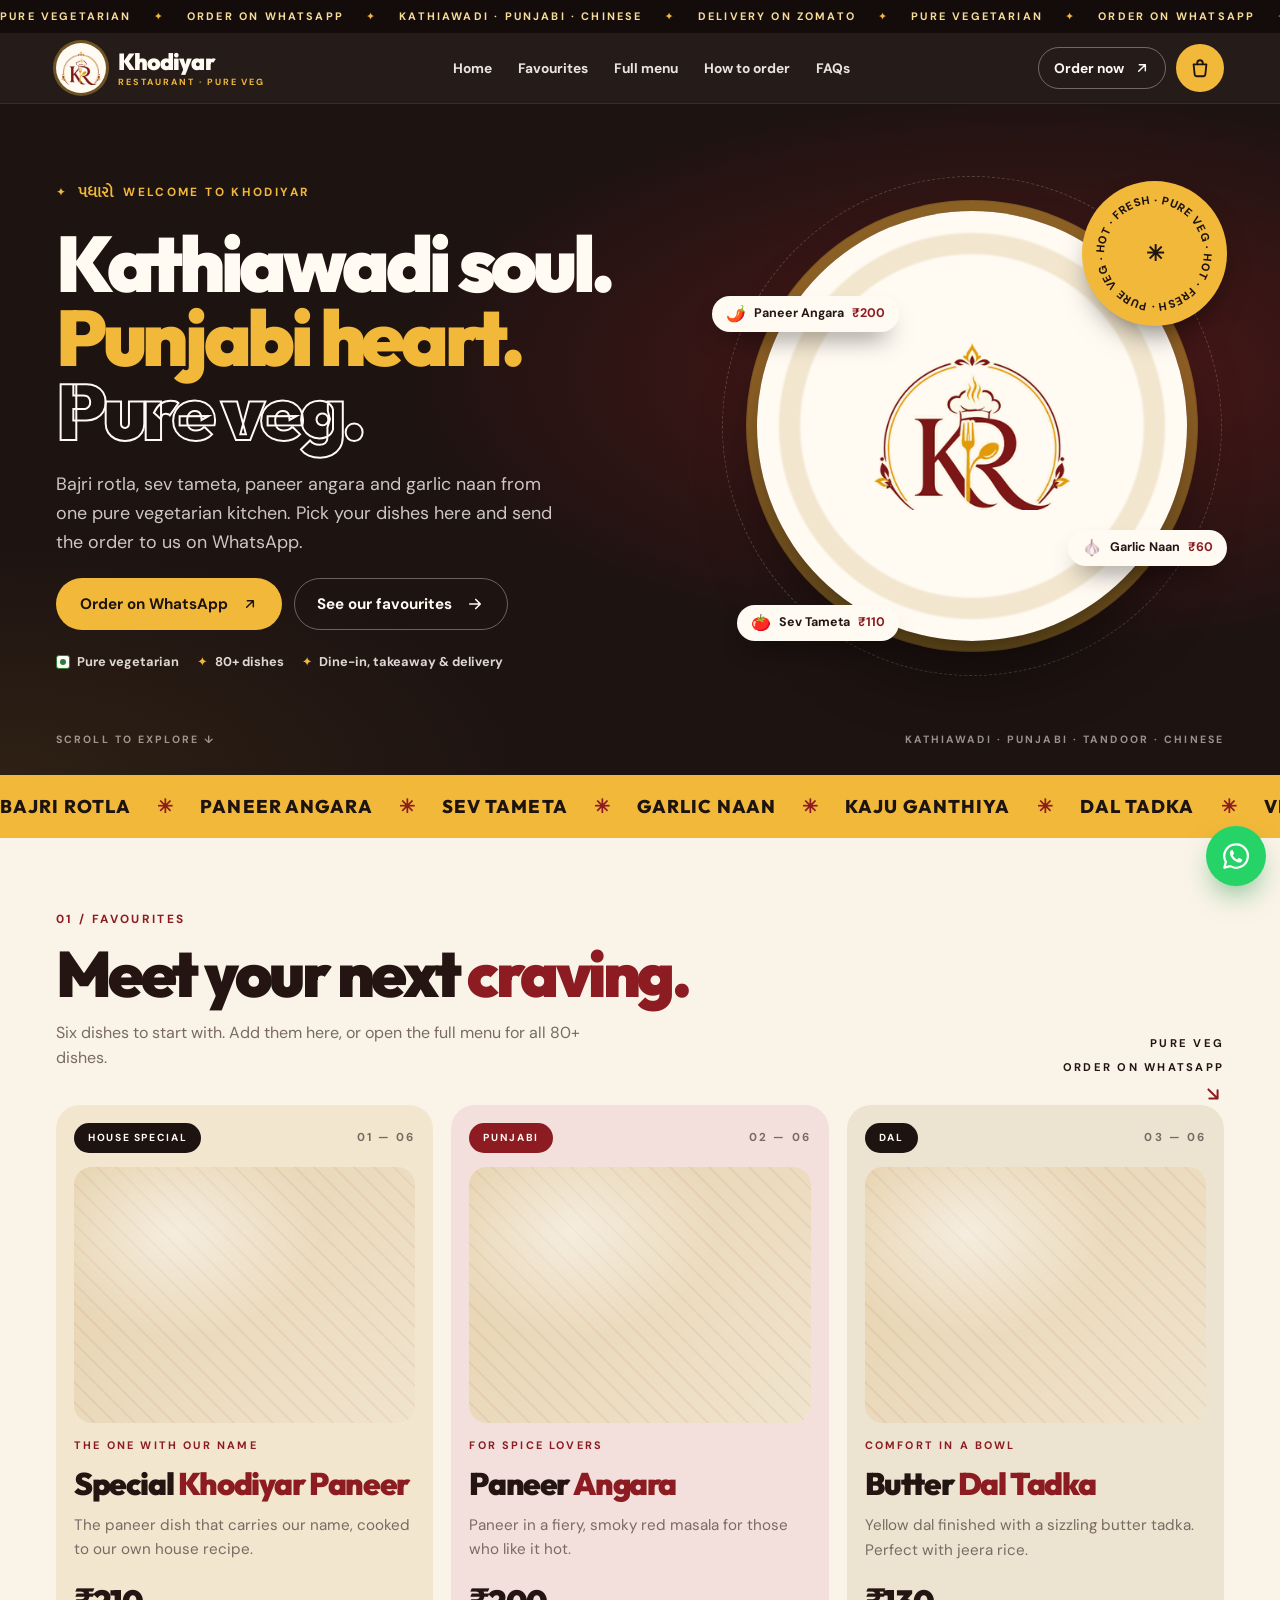
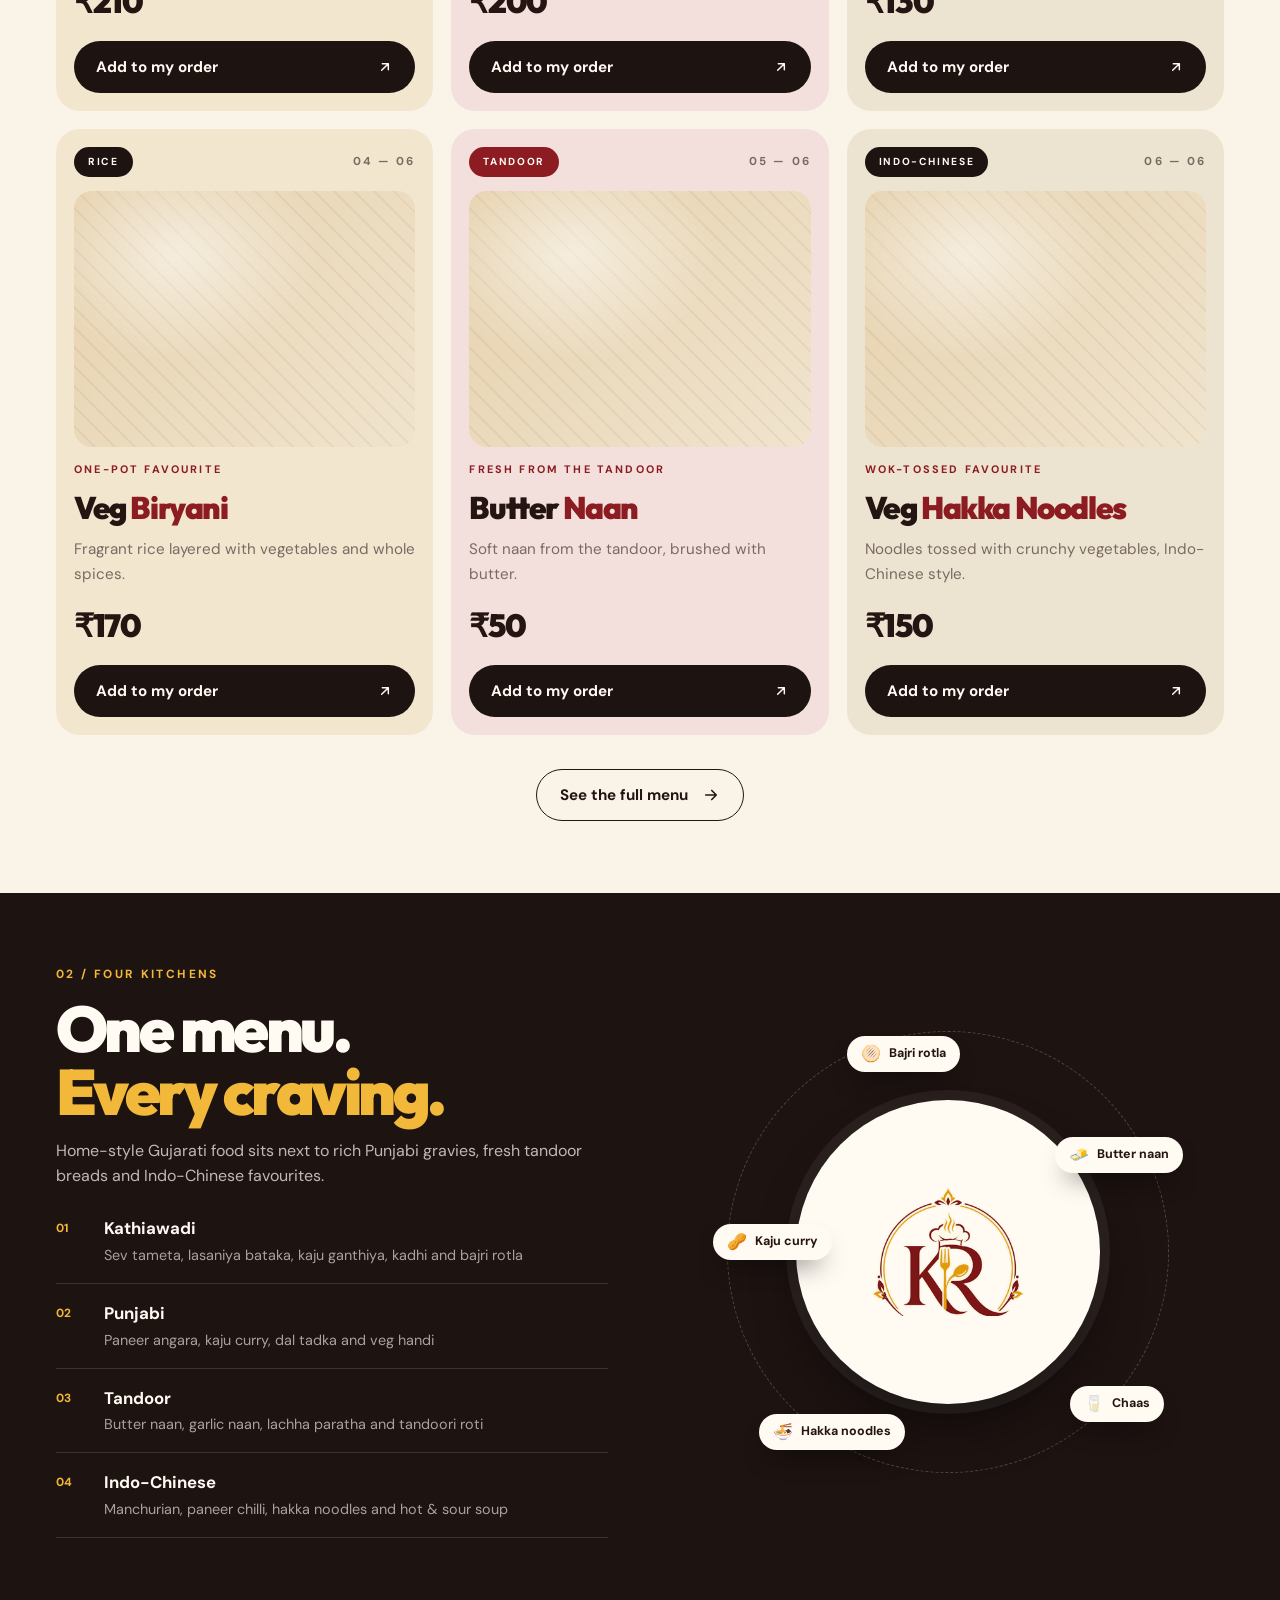
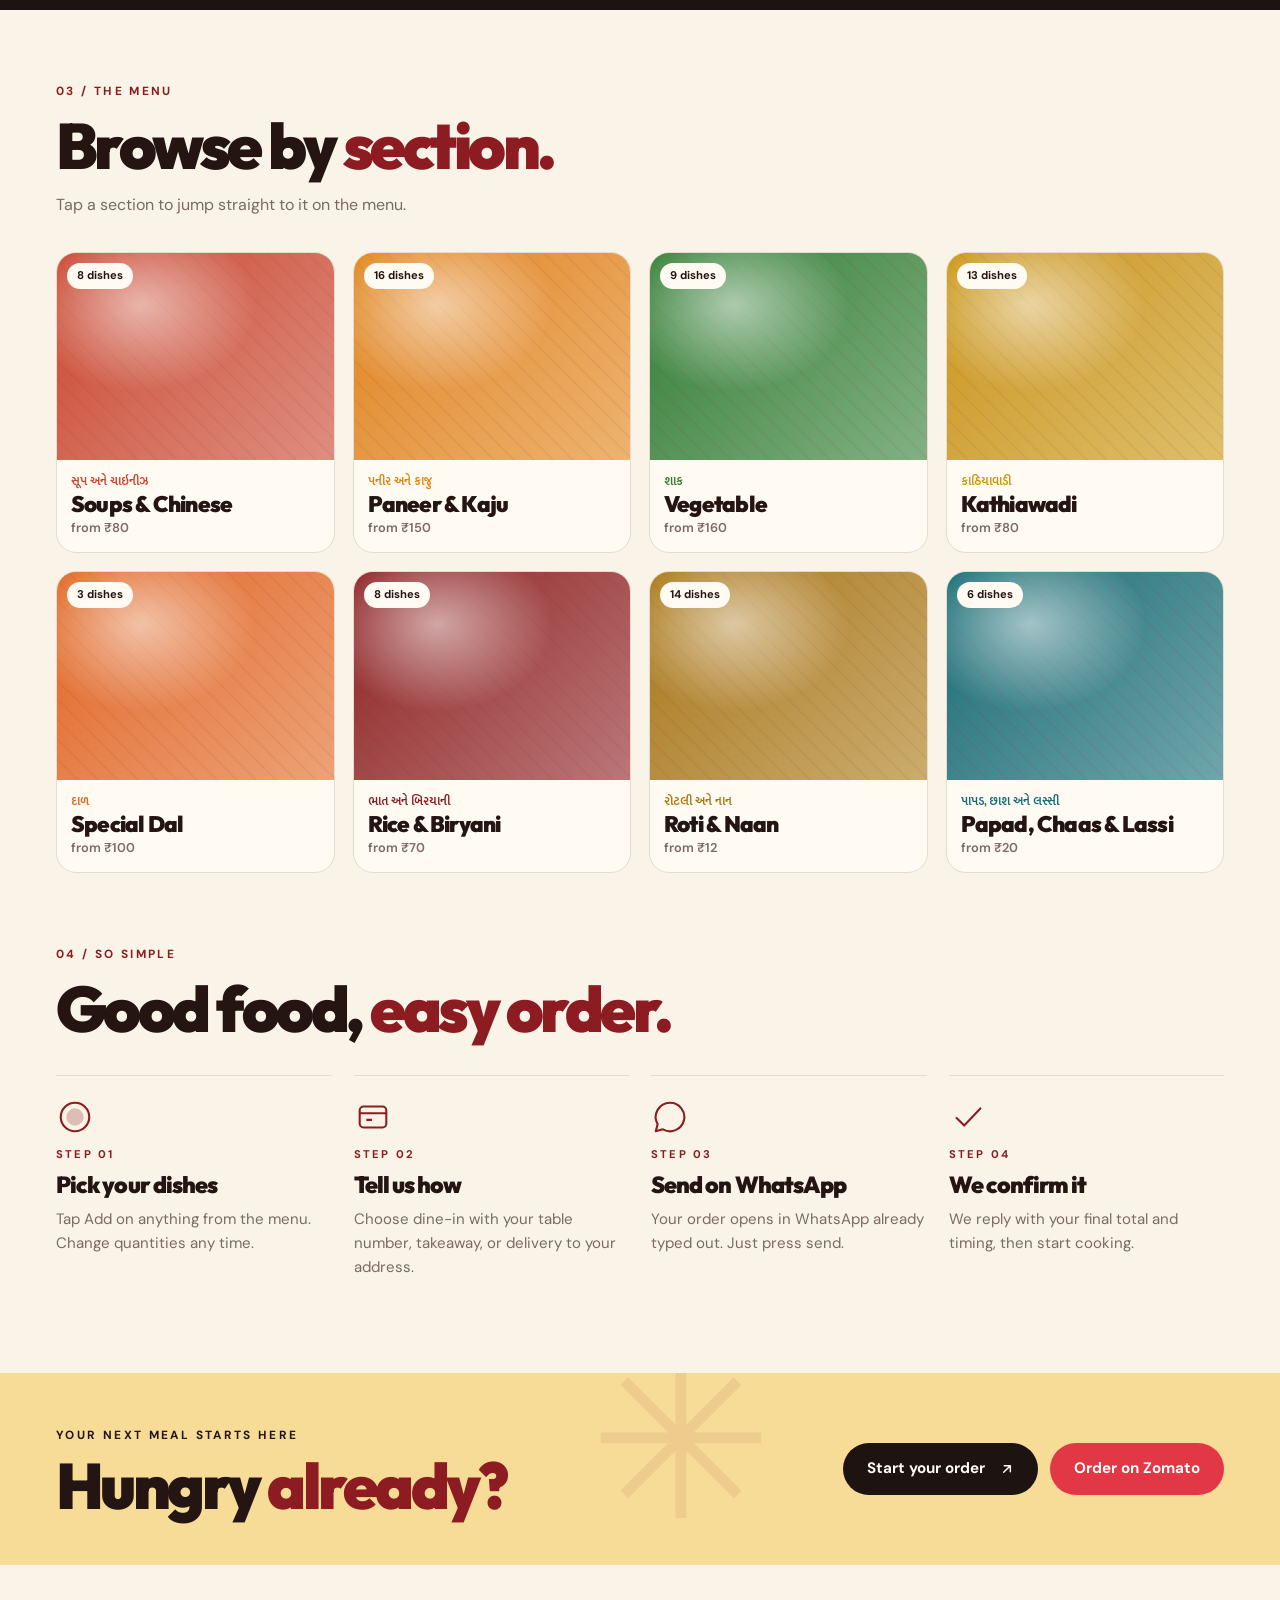
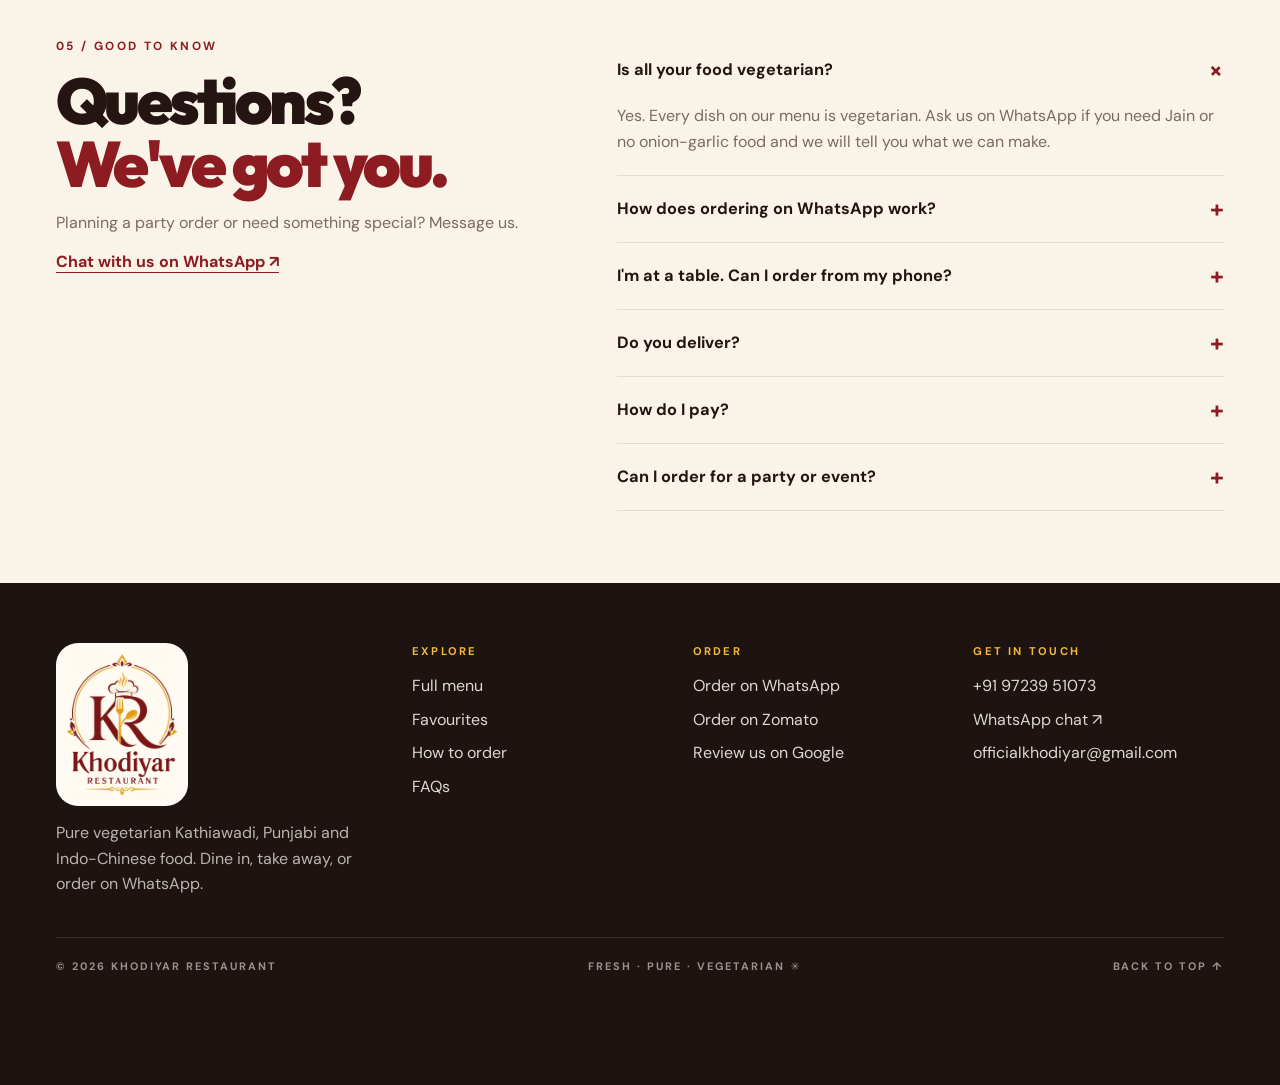
==== index.html @ f844f77e "Khodiyar Restaurant website with WhatsApp ordering" ====
<!doctype html>
<html lang="en">
<head>
<meta charset="utf-8">
<meta name="viewport" content="width=device-width, initial-scale=1, viewport-fit=cover">
<title>Khodiyar Restaurant</title>
<meta name="claude:viewport-fit-sides" content="cover">
<meta name="description" content="Khodiyar Restaurant: pure vegetarian Kathiawadi, Punjabi, tandoor and Indo-Chinese food. Order on WhatsApp or Zomato, or call +91 97239 51073.">
<meta name="theme-color" content="#1d1311">
<meta property="og:type" content="restaurant">
<meta property="og:title" content="Khodiyar Restaurant">
<meta property="og:description" content="Pure veg Kathiawadi & Punjabi kitchen. Browse the menu and order on WhatsApp.">
<meta property="og:image" content="assets/img/og-image.jpg">
<link rel="icon" type="image/png" href="assets/img/favicon.png">
<link rel="apple-touch-icon" href="assets/img/apple-touch-icon.png">
<link rel="preconnect" href="https://fonts.googleapis.com">
<link rel="preconnect" href="https://fonts.gstatic.com" crossorigin>
<link rel="preconnect" href="https://images.unsplash.com">
<link rel="stylesheet" href="https://fonts.googleapis.com/css2?family=DM+Sans:opsz,wght@9..40,400;9..40,500;9..40,600;9..40,700;9..40,800&family=Outfit:wght@700;800;900&family=Mukta+Vaani:wght@600&display=swap">
<link rel="stylesheet" href="assets/css/style.css">
<script>document.addEventListener("error",function(e){var t=e.target;if(t&&t.tagName==="IMG"){t.classList.add("is-broken")}},true);</script>
</head>
<body>

<div class="strip" aria-hidden="true">
  <div class="strip-track">
    <span>Pure vegetarian</span><span>Order on WhatsApp</span><span>Kathiawadi · Punjabi · Chinese</span><span>Delivery on Zomato</span>
    <span>Pure vegetarian</span><span>Order on WhatsApp</span><span>Kathiawadi · Punjabi · Chinese</span><span>Delivery on Zomato</span>
  </div>
</div>

<header class="site-header">
  <div class="wrap bar">
    <a class="brand" href="#home" aria-label="Khodiyar Restaurant home">
      <span class="brand-disc"><img src="assets/img/logo-mark.png" width="240" height="204" alt=""></span>
      <span class="brand-text"><span class="brand-name">Khodiyar</span><span class="brand-sub">RESTAURANT · PURE VEG</span></span>
    </a>
    <nav class="nav" aria-label="Sections">
      <a href="#home">Home</a>
      <a href="#dishes-section">Favourites</a>
      <a href="menu.html">Full menu</a>
      <a href="#how">How to order</a>
      <a href="#faq">FAQs</a>
    </nav>
    <div class="bar-actions">
      <a class="btn btn-ghost btn-sm hide-sm" href="menu.html">Order now
        <svg class="arr" viewBox="0 0 24 24" aria-hidden="true"><path d="M7 17L17 7M8 7h9v9" fill="none" stroke="currentColor" stroke-width="2.2" stroke-linecap="round" stroke-linejoin="round"/></svg></a>
      <button class="cart-btn" type="button" data-open-cart aria-label="Open your order">
        <svg viewBox="0 0 24 24" fill="none" stroke="currentColor" stroke-width="2" stroke-linejoin="round" aria-hidden="true"><path d="M5 8h14l-1.2 11.2a2 2 0 0 1-2 1.8H8.2a2 2 0 0 1-2-1.8L5 8z"/><path d="M9 8V6.5a3 3 0 0 1 6 0V8" stroke-linecap="round"/></svg>
        <span class="cart-count" hidden>0</span>
      </button>
      <button class="menu-toggle" id="menu-toggle" type="button" aria-expanded="false" aria-controls="mobile-nav" aria-label="Open navigation">
        <svg viewBox="0 0 24 24" aria-hidden="true"><path d="M4 7h16M4 12h16M4 17h16" fill="none" stroke="currentColor" stroke-width="2.2" stroke-linecap="round"/></svg>
      </button>
    </div>
  </div>
  <nav class="wrap mobile-nav" id="mobile-nav" aria-label="Sections" hidden>
    <a href="#home">Home</a>
    <a href="#dishes-section">Favourites</a>
    <a href="menu.html">Full menu</a>
    <a href="#how">How to order</a>
    <a href="#faq">FAQs</a>
  </nav>
</header>

<main>
  <!-- HERO -->
  <section class="hero dark" id="home">
    <div class="wrap hero-inner">
      <div class="hero-copy">
        <span class="kicker" style="color:var(--gold)">✦ <span class="gu" style="font-size:1rem">પધારો</span> Welcome to Khodiyar</span>
        <h1><span>Kathiawadi soul.</span><span class="hl">Punjabi heart.</span><span class="outline">Pure veg.</span></h1>
        <p class="hero-lede">Bajri rotla, sev tameta, paneer angara and garlic naan from one pure vegetarian kitchen. Pick your dishes here and send the order to us on WhatsApp.</p>
        <div class="hero-ctas">
          <a class="btn" href="menu.html">Order on WhatsApp
            <svg class="arr" viewBox="0 0 24 24" aria-hidden="true"><path d="M7 17L17 7M8 7h9v9" fill="none" stroke="currentColor" stroke-width="2.2" stroke-linecap="round" stroke-linejoin="round"/></svg></a>
          <a class="btn btn-ghost" href="#dishes-section">See our favourites
            <svg class="arr-r" viewBox="0 0 24 24" aria-hidden="true"><path d="M5 12h14M13 6l6 6-6 6" fill="none" stroke="currentColor" stroke-width="2.2" stroke-linecap="round" stroke-linejoin="round"/></svg></a>
        </div>
        <ul class="badges">
          <li class="v"><span class="veg"></span>Pure vegetarian</li>
          <li><span><span data-dish-count>75+</span> dishes</span></li>
          <li>Dine-in, takeaway &amp; delivery</li>
        </ul>
      </div>

      <div class="hero-visual" aria-hidden="true">
        <div class="orbit"></div>
        <div class="plate">
          <img data-photo-hero alt="" src="https://images.unsplash.com/photo-1589778655375-3e622a9fc91c?auto=format&fit=crop&q=70&w=900"
               srcset="https://images.unsplash.com/photo-1589778655375-3e622a9fc91c?auto=format&fit=crop&q=70&w=500 500w, https://images.unsplash.com/photo-1589778655375-3e622a9fc91c?auto=format&fit=crop&q=70&w=900 900w"
               sizes="(min-width:960px) 460px, 86vw" fetchpriority="high">
        </div>
        <div class="seal">
          <svg viewBox="0 0 100 100"><defs><path id="seal-path" d="M50 50 m-38 0 a38 38 0 1 1 76 0 a38 38 0 1 1 -76 0"/></defs>
            <text><textPath href="#seal-path" textLength="236" lengthAdjust="spacing">HOT · FRESH · PURE VEG · HOT · FRESH · PURE VEG ·</textPath></text></svg>
          <b>✳</b>
        </div>
        <span class="chip-float cf-1"><i>🌶️</i>Paneer Angara <b>₹<span data-price-of="Paneer Angara">200</span></b></span>
        <span class="chip-float cf-2"><i>🍅</i>Sev Tameta <b>₹<span data-price-of="Sev Tameta">110</span></b></span>
        <span class="chip-float cf-3"><i>🧄</i>Garlic Naan <b>₹<span data-price-of="Garlic Naan">60</span></b></span>
      </div>
    </div>
    <div class="wrap hero-foot" aria-hidden="true"><span>Scroll to explore ↓</span><span>Kathiawadi · Punjabi · Tandoor · Chinese</span></div>
  </section>

  <!-- MARQUEE -->
  <div class="marquee" aria-hidden="true">
    <div class="marquee-track">
      <span>Bajri rotla</span><span>Paneer angara</span><span>Sev tameta</span><span>Garlic naan</span><span>Kaju ganthiya</span><span>Dal tadka</span><span>Veg biryani</span><span>Hakka noodles</span>
      <span>Bajri rotla</span><span>Paneer angara</span><span>Sev tameta</span><span>Garlic naan</span><span>Kaju ganthiya</span><span>Dal tadka</span><span>Veg biryani</span><span>Hakka noodles</span>
    </div>
  </div>

  <!-- FAVOURITES -->
  <section class="section" id="dishes-section">
    <div class="wrap">
      <div class="head-row">
        <div class="head">
          <span class="kicker">01 / Favourites</span>
          <h2>Meet your next <span class="hl">craving.</span></h2>
          <p>Six dishes to start with. Add them here, or open the full menu for all <span data-dish-count>75+</span> dishes.</p>
        </div>
        <div class="side-note" aria-hidden="true"><span>Pure veg</span><span>Order on WhatsApp</span>
          <svg viewBox="0 0 24 24"><path d="M7 7l10 10M17 8v9H8" fill="none" stroke="currentColor" stroke-width="2.2" stroke-linecap="round" stroke-linejoin="round"/></svg></div>
      </div>
      <div class="dishes" id="dishes"></div>
      <div style="display:flex;justify-content:center;margin-top:34px">
        <a class="btn btn-line" href="menu.html">See the full menu
          <svg class="arr-r" viewBox="0 0 24 24" aria-hidden="true"><path d="M5 12h14M13 6l6 6-6 6" fill="none" stroke="currentColor" stroke-width="2.2" stroke-linecap="round" stroke-linejoin="round"/></svg></a>
      </div>
    </div>
  </section>

  <!-- KITCHENS -->
  <section class="section dark" id="kitchens">
    <div class="wrap split">
      <div>
        <div class="head" style="margin-bottom:10px">
          <span class="kicker">02 / Four kitchens</span>
          <h2>One menu. <span class="hl">Every craving.</span></h2>
          <p>Home-style Gujarati food sits next to rich Punjabi gravies, fresh tandoor breads and Indo-Chinese favourites.</p>
        </div>
        <ol class="num-list">
          <li><span class="n">01</span><b>Kathiawadi</b><small>Sev tameta, lasaniya bataka, kaju ganthiya, kadhi and bajri rotla</small></li>
          <li><span class="n">02</span><b>Punjabi</b><small>Paneer angara, kaju curry, dal tadka and veg handi</small></li>
          <li><span class="n">03</span><b>Tandoor</b><small>Butter naan, garlic naan, lachha paratha and tandoori roti</small></li>
          <li><span class="n">04</span><b>Indo-Chinese</b><small>Manchurian, paneer chilli, hakka noodles and hot &amp; sour soup</small></li>
        </ol>
      </div>
      <div class="bowl-stage reveal" aria-hidden="true">
        <div class="ring"></div>
        <div class="bowl">
          <img loading="lazy" decoding="async" alt="" src="https://images.unsplash.com/photo-1546833999-b9f581a1996d?auto=format&fit=crop&q=70&w=800"
               srcset="https://images.unsplash.com/photo-1546833999-b9f581a1996d?auto=format&fit=crop&q=70&w=500 500w, https://images.unsplash.com/photo-1546833999-b9f581a1996d?auto=format&fit=crop&q=70&w=800 800w"
               sizes="(min-width:900px) 300px, 66vw">
        </div>
        <span class="chip-float bc-1"><i>🫓</i>Bajri rotla</span>
        <span class="chip-float bc-2"><i>🧈</i>Butter naan</span>
        <span class="chip-float bc-3"><i>🥜</i>Kaju curry</span>
        <span class="chip-float bc-4"><i>🍜</i>Hakka noodles</span>
        <span class="chip-float bc-5"><i>🥛</i>Chaas</span>
      </div>
    </div>
  </section>

  <!-- CATEGORIES -->
  <section class="section" id="categories">
    <div class="wrap">
      <div class="head">
        <span class="kicker">03 / The menu</span>
        <h2>Browse by <span class="hl">section.</span></h2>
        <p>Tap a section to jump straight to it on the menu.</p>
      </div>
      <div class="cats" id="cats"></div>
    </div>
  </section>

  <!-- HOW TO ORDER -->
  <section class="section" id="how" style="padding-top:0">
    <div class="wrap">
      <div class="head">
        <span class="kicker">04 / So simple</span>
        <h2>Good food, <span class="hl">easy order.</span></h2>
      </div>
      <div class="steps">
        <div class="step reveal">
          <svg viewBox="0 0 40 40" fill="none" stroke="currentColor" stroke-width="2.2" aria-hidden="true"><circle cx="20" cy="20" r="15"/><circle cx="20" cy="20" r="8" fill="currentColor" opacity=".25"/></svg>
          <span class="k">STEP 01</span><h3>Pick your dishes</h3><p>Tap Add on anything from the menu. Change quantities any time.</p>
        </div>
        <div class="step reveal">
          <svg viewBox="0 0 40 40" fill="none" stroke="currentColor" stroke-width="2.2" stroke-linejoin="round" aria-hidden="true"><rect x="6" y="9" width="28" height="22" rx="4"/><path d="M6 16h28M13 23h6"/></svg>
          <span class="k">STEP 02</span><h3>Tell us how</h3><p>Choose dine-in with your table number, takeaway, or delivery to your address.</p>
        </div>
        <div class="step reveal">
          <svg viewBox="0 0 40 40" fill="none" stroke="currentColor" stroke-width="2.2" stroke-linejoin="round" aria-hidden="true"><path d="M20 5A15 15 0 0 0 7 27.5L5 35l7.6-2A15 15 0 1 0 20 5z"/></svg>
          <span class="k">STEP 03</span><h3>Send on WhatsApp</h3><p>Your order opens in WhatsApp already typed out. Just press send.</p>
        </div>
        <div class="step reveal">
          <svg viewBox="0 0 40 40" fill="none" stroke="currentColor" stroke-width="2.2" stroke-linecap="round" stroke-linejoin="round" aria-hidden="true"><path d="M8 21l8 8L33 11"/></svg>
          <span class="k">STEP 04</span><h3>We confirm it</h3><p>We reply with your final total and timing, then start cooking.</p>
        </div>
      </div>
    </div>
  </section>

  <!-- CTA -->
  <section class="cta-band">
    <div class="wrap cta-inner">
      <div>
        <span class="kicker">Your next meal starts here</span>
        <h2>Hungry <span class="hl">already?</span></h2>
      </div>
      <div class="cta-actions">
        <a class="btn btn-dark" href="menu.html">Start your order
          <svg class="arr" viewBox="0 0 24 24" aria-hidden="true"><path d="M7 17L17 7M8 7h9v9" fill="none" stroke="currentColor" stroke-width="2.2" stroke-linecap="round" stroke-linejoin="round"/></svg></a>
        <a class="btn btn-zomato" data-link="zomato" href="https://www.zomato.com/">Order on Zomato</a>
      </div>
    </div>
  </section>

  <!-- FAQ -->
  <section class="section" id="faq">
    <div class="wrap faq-grid">
      <div class="head" style="align-content:start">
        <span class="kicker">05 / Good to know</span>
        <h2>Questions? <span class="hl">We've got you.</span></h2>
        <p>Planning a party order or need something special? Message us.</p>
        <a class="link" data-link="whatsapp" href="https://wa.me/919723951073">Chat with us on WhatsApp ↗</a>
      </div>
      <div class="faq">
        <details open><summary>Is all your food vegetarian?</summary><p>Yes. Every dish on our menu is vegetarian. Ask us on WhatsApp if you need Jain or no onion-garlic food and we will tell you what we can make.</p></details>
        <details><summary>How does ordering on WhatsApp work?</summary><p>Add dishes from the menu, choose dine-in, takeaway or delivery, and tap Send order on WhatsApp. WhatsApp opens with your order typed out. Press send, and we reply to confirm.</p></details>
        <details><summary>I'm at a table. Can I order from my phone?</summary><p>Yes. Scan the QR code on your table, add your dishes, choose Dine-in and enter your table number. Your order reaches us on WhatsApp.</p></details>
        <details><summary>Do you deliver?</summary><p>You can order delivery on Zomato. For WhatsApp orders, choose Delivery and add your address, and we will confirm whether we can deliver to you and any delivery charge.</p></details>
        <details><summary>How do I pay?</summary><p>There is no online payment on this website. We confirm your final total on WhatsApp and let you know how to pay.</p></details>
        <details><summary>Can I order for a party or event?</summary><p>Message us on WhatsApp or call <a data-link="call" data-text="phone" href="tel:+919723951073">+91 97239 51073</a> with the date, the dishes and the number of people, and we will get back to you.</p></details>
      </div>
    </div>
  </section>
</main>

<footer class="site-footer dark">
  <div class="wrap">
    <div class="footer-grid">
      <div class="footer-brand">
        <img class="logo" src="assets/img/logo.png" width="520" height="664" alt="Khodiyar Restaurant">
        <p>Pure vegetarian Kathiawadi, Punjabi and Indo-Chinese food. Dine in, take away, or order on WhatsApp.</p>
      </div>
      <div>
        <h4>EXPLORE</h4>
        <ul>
          <li><a href="menu.html">Full menu</a></li>
          <li><a href="#dishes-section">Favourites</a></li>
          <li><a href="#how">How to order</a></li>
          <li><a href="#faq">FAQs</a></li>
        </ul>
      </div>
      <div>
        <h4>ORDER</h4>
        <ul>
          <li><a href="menu.html">Order on WhatsApp</a></li>
          <li><a data-link="zomato" href="https://www.zomato.com/">Order on Zomato</a></li>
          <li><a data-link="review" href="https://g.page/r/CQC4Lfe8KjY_EBM/review">Review us on Google</a></li>
        </ul>
      </div>
      <div>
        <h4>GET IN TOUCH</h4>
        <ul>
          <li><a data-link="call" data-text="phone" href="tel:+919723951073">+91 97239 51073</a></li>
          <li><a data-link="whatsapp" href="https://wa.me/919723951073">WhatsApp chat ↗</a></li>
          <li><a data-link="email" data-text="email" href="mailto:officialkhodiyar@gmail.com">officialkhodiyar@gmail.com</a></li>
        </ul>
      </div>
    </div>
    <div class="footer-bottom">
      <span>© <span data-year>2026</span> Khodiyar Restaurant</span>
      <span>Fresh · Pure · Vegetarian ✳</span>
      <a href="#home">Back to top ↑</a>
    </div>
  </div>
</footer>

<script src="assets/js/menu-data.js"></script>
<script src="assets/js/main.js"></script>
</body>
</html>
---- assets/css/style.css ----
/* Layout concept: espresso-dark bands for the big moments (hero, kitchens, footer) alternating
   with warm cream sections; heavy tight-tracked display type with gold and maroon from the logo. */
:root {
  --espresso: #1d1311;
  --espresso-2: #2b1d19;
  --cream: #faf4e8;
  --ivory: #fffaf2;
  --ink: #241513;
  --muted: #7a6a63;
  --line: #e7dccb;
  --gold: #f2b83a;
  --gold-soft: #f7dc97;
  --maroon: #8c1c21;
  --maroon-soft: #f3e0dc;
  --sand: #f2e6cf;
  --leaf: #2f7d32;
  --wa: #25d366;

  --hue-chili: #c8432c;
  --hue-marigold: #e0820f;
  --hue-leaf: #2f7d32;
  --hue-turmeric: #c99406;
  --hue-saffron: #e0641b;
  --hue-maroon: #8c1c21;
  --hue-gold: #a8760c;
  --hue-teal: #0f6b74;

  --display: "Outfit", "Arial Black", "Helvetica Neue", sans-serif;
  --body: "DM Sans", "Segoe UI", system-ui, -apple-system, Arial, sans-serif;
  --gu: "Mukta Vaani", "Noto Sans Gujarati", "Shruti", sans-serif;

  --radius: 24px;
  --gutter-l: max(16px, env(safe-area-inset-left, 0px));
  --gutter-r: max(16px, env(safe-area-inset-right, 0px));
  --wrap: 1200px;
  --hdr-h: 72px;
  color-scheme: light;
}

*, *::before, *::after { box-sizing: border-box; }
[hidden] { display: none !important; }
html { -webkit-text-size-adjust: 100%; scroll-behavior: smooth; scroll-padding-top: calc(var(--hdr-h) + 64px); }
body {
  margin: 0;
  background: var(--cream);
  color: var(--ink);
  font-family: var(--body);
  font-size: 16px;
  line-height: 1.6;
  overflow-x: hidden;
}
body.lock { overflow: hidden; }
img { max-width: 100%; height: auto; display: block; }
a { color: inherit; }
button { font: inherit; color: inherit; }
h1, h2, h3 { font-family: var(--display); font-weight: 900; margin: 0; line-height: .98; letter-spacing: -.055em; text-wrap: balance; }
p { margin: 0; }
:focus-visible { outline: 3px solid var(--gold); outline-offset: 3px; border-radius: 8px; }
.gu { font-family: var(--gu); font-weight: 600; letter-spacing: 0; }
.sr-only { position: absolute; width: 1px; height: 1px; overflow: hidden; clip: rect(0 0 0 0); white-space: nowrap; }

.wrap {
  width: 100%;
  max-width: var(--wrap);
  margin-inline: auto;
  padding-left: var(--gutter-l);
  padding-right: var(--gutter-r);
}
.dark { background: var(--espresso); color: var(--ivory); }
.kicker {
  font-family: var(--body);
  font-weight: 700;
  font-size: .74rem;
  letter-spacing: .2em;
  text-transform: uppercase;
  color: var(--maroon);
  display: inline-flex;
  align-items: center;
  gap: 10px;
}
.dark .kicker { color: var(--gold); }
.hl { color: var(--maroon); }
.dark .hl { color: var(--gold); }
.outline { color: transparent; -webkit-text-stroke: 2px var(--ivory); }

/* ---------- veg mark ---------- */
.veg {
  flex: none;
  width: 14px; height: 14px;
  border: 1.6px solid var(--leaf);
  border-radius: 3px;
  display: inline-grid;
  place-items: center;
  background: #fff;
}
.veg::after { content: ""; width: 6px; height: 6px; border-radius: 50%; background: var(--leaf); }

/* ---------- buttons ---------- */
.btn {
  --b-bg: var(--gold);
  --b-fg: var(--espresso);
  display: inline-flex;
  align-items: center;
  justify-content: center;
  gap: 14px;
  min-height: 52px;
  padding: .8em 1.5em;
  border-radius: 999px;
  border: 1.5px solid transparent;
  background: var(--b-bg);
  color: var(--b-fg);
  font: 700 .95rem/1 var(--body);
  text-decoration: none;
  cursor: pointer;
  white-space: nowrap;
  transition: transform .2s ease, background-color .2s ease, color .2s ease, border-color .2s ease;
}
.btn:hover { transform: translateY(-2px); }
.btn .arr { width: 16px; height: 16px; flex: none; transition: transform .25s ease; }
.btn:hover .arr { transform: translate(3px, -3px); }
.btn .arr-r { width: 18px; height: 18px; flex: none; transition: transform .25s ease; }
.btn:hover .arr-r { transform: translateX(4px); }
.btn-ghost { --b-bg: transparent; --b-fg: var(--ivory); border-color: rgba(255, 250, 242, .35); }
.btn-ghost:hover { border-color: var(--ivory); }
.btn-dark { --b-bg: var(--espresso); --b-fg: var(--ivory); }
.btn-dark:hover { --b-bg: var(--maroon); }
.btn-line { --b-bg: transparent; --b-fg: var(--ink); border-color: var(--ink); }
.btn-line:hover { --b-bg: var(--ink); --b-fg: var(--ivory); }
.btn-wa { --b-bg: var(--wa); --b-fg: #062b14; }
.btn-zomato { --b-bg: #e23744; --b-fg: #fff; }
.btn-sm { min-height: 42px; padding: .6em 1.1em; font-size: .86rem; gap: 10px; }
.btn-block { width: 100%; }

/* ---------- top strip + header ---------- */
body::before {
  content: "";
  position: fixed;
  inset: 0 0 auto;
  height: env(safe-area-inset-top, 0px);
  z-index: 70;
  background: var(--espresso);
}
.strip { background: #140c0b; color: var(--gold-soft); overflow: hidden; }
.strip-track { display: flex; width: max-content; animation: marquee 40s linear infinite; padding-block: 8px; }
.strip-track span { font-size: .68rem; font-weight: 700; letter-spacing: .2em; text-transform: uppercase; white-space: nowrap; display: inline-flex; align-items: center; }
.strip-track span::after { content: "✦"; color: var(--gold); margin-inline: 22px; }

.site-header {
  position: sticky;
  top: env(safe-area-inset-top, 0px);
  z-index: 60;
  background: rgba(29, 19, 17, .96);
  -webkit-backdrop-filter: blur(12px);
  backdrop-filter: blur(12px);
  color: var(--ivory);
  border-bottom: 1px solid rgba(255, 250, 242, .08);
}
.bar { display: flex; align-items: center; justify-content: space-between; gap: 12px; padding-block: 10px; }
.brand { display: flex; align-items: center; gap: 12px; text-decoration: none; min-width: 0; }
.brand-disc {
  flex: none;
  width: 50px; height: 50px; border-radius: 50%;
  background: var(--ivory);
  display: grid; place-items: center;
  box-shadow: 0 0 0 3px rgba(242, 184, 58, .35);
}
.brand-disc img { width: 40px; }
.brand-text { display: grid; line-height: 1; min-width: 0; }
.brand-name { font-family: var(--display); font-weight: 900; font-size: 1.45rem; letter-spacing: -.04em; }
.brand-sub { font-size: .56rem; font-weight: 700; letter-spacing: .22em; color: var(--gold); margin-top: 5px; white-space: nowrap; }
.nav { display: none; gap: 26px; }
.nav a { text-decoration: none; font-weight: 700; font-size: .86rem; opacity: .9; }
.nav a:hover { opacity: 1; color: var(--gold); }
.bar-actions { display: flex; align-items: center; gap: 10px; flex: none; }
.bar-actions .hide-sm { display: none; }
.cart-btn {
  position: relative;
  width: 48px; height: 48px; border-radius: 50%;
  border: 0; cursor: pointer;
  background: var(--gold); color: var(--espresso);
  display: grid; place-items: center;
}
.cart-btn svg { width: 22px; height: 22px; }
.cart-count {
  position: absolute; top: -4px; right: -4px;
  min-width: 22px; height: 22px; padding: 0 6px;
  border-radius: 999px;
  background: var(--maroon); color: #fff;
  font-size: .72rem; font-weight: 700;
  display: grid; place-items: center;
  border: 2px solid var(--espresso);
}
.cart-btn.bump { animation: bump .45s ease; }
@keyframes bump { 40% { transform: scale(1.18) rotate(-6deg); } }
.menu-toggle {
  width: 48px; height: 48px; border-radius: 50%;
  border: 1.5px solid rgba(255, 250, 242, .25); background: transparent; cursor: pointer;
  display: grid; place-items: center; color: var(--ivory);
}
.menu-toggle svg { width: 22px; height: 22px; }
.mobile-nav { display: grid; gap: 2px; padding-block: 6px 18px; border-top: 1px solid rgba(255, 250, 242, .08); }
.mobile-nav a { text-decoration: none; font-family: var(--display); font-weight: 800; font-size: 1.5rem; letter-spacing: -.03em; padding: 8px 0; }
.mobile-nav a:hover { color: var(--gold); }
@media (min-width: 960px) {
  .nav { display: flex; }
  .bar-actions .hide-sm { display: inline-flex; }
  .menu-toggle, .mobile-nav { display: none !important; }
}

/* ---------- hero ---------- */
.hero {
  position: relative;
  overflow: hidden;
  background:
    radial-gradient(70% 60% at 80% 40%, rgba(140, 28, 33, .45), transparent 70%),
    radial-gradient(60% 50% at 0% 100%, rgba(242, 184, 58, .08), transparent 70%),
    var(--espresso);
}
.hero-inner { display: grid; gap: 40px; padding-block: 48px 36px; align-items: center; }
.hero-copy { display: grid; gap: 22px; min-width: 0; }
.hero h1 { font-size: clamp(2.5rem, 11.2vw, 4.9rem); line-height: .94; }
.hero h1 span { display: block; }
.hero-lede { color: rgba(255, 250, 242, .78); font-size: 1.06rem; max-width: 32rem; }
.hero-ctas { display: flex; flex-wrap: wrap; gap: 12px; }
.badges { display: flex; flex-wrap: wrap; gap: 8px 18px; padding: 0; margin: 0; list-style: none; font-size: .8rem; font-weight: 700; color: rgba(255, 250, 242, .85); }
.badges li { display: inline-flex; align-items: center; gap: 7px; }
.badges li::before { content: "✦"; color: var(--gold); }
.badges li.v::before { content: none; }

.hero-visual { position: relative; width: min(100%, 500px); aspect-ratio: 1; margin-inline: auto; max-width: 100%; }
.orbit { position: absolute; inset: 0; border-radius: 50%; border: 1px dashed rgba(255, 250, 242, .2); animation: spin 60s linear infinite; }
.plate {
  position: absolute; inset: 7%;
  border-radius: 50%;
  overflow: hidden;
  background:
    url("../img/logo-mark.png") center / 46% no-repeat,
    radial-gradient(circle, var(--ivory) 0 56%, var(--sand) 57% 63%, var(--ivory) 64%);
  box-shadow: 0 40px 80px -30px rgba(0, 0, 0, .8), 0 0 0 10px rgba(242, 184, 58, .12), 0 0 0 11px rgba(242, 184, 58, .4);
}
.plate img { width: 100%; height: 100%; object-fit: cover; animation: spin 120s linear infinite; }
@keyframes spin { to { transform: rotate(360deg); } }
.seal {
  position: absolute; right: -1%; top: 1%;
  width: 29%; aspect-ratio: 1;
  border-radius: 50%;
  background: var(--gold); color: var(--espresso);
  display: grid; place-items: center;
  box-shadow: 0 16px 30px -12px rgba(0, 0, 0, .6);
}
.seal svg { position: absolute; inset: 5%; width: 90%; height: 90%; animation: spin 18s linear infinite; }
.seal text { font: 800 8.6px var(--body); letter-spacing: .08em; fill: var(--espresso); }
.seal b { font-family: var(--display); font-weight: 900; font-size: clamp(1rem, 3.6vw, 1.35rem); letter-spacing: -.03em; }
.chip-float {
  position: absolute;
  display: inline-flex; align-items: center; gap: 8px;
  padding: 8px 14px;
  border-radius: 999px;
  background: var(--ivory); color: var(--ink);
  font-size: .78rem; font-weight: 700;
  box-shadow: 0 14px 26px -12px rgba(0, 0, 0, .7);
  white-space: nowrap;
  animation: bob 5s ease-in-out infinite;
}
.chip-float i { font-style: normal; font-size: 1rem; line-height: 1; }
.chip-float b { color: var(--maroon); }
.cf-1 { left: -2%; top: 24%; }
.cf-2 { left: 3%; bottom: 7%; animation-delay: -1.7s; }
.cf-3 { right: -1%; bottom: 22%; animation-delay: -3.3s; }
@keyframes bob { 50% { transform: translateY(-10px); } }
.hero-foot {
  display: flex; justify-content: space-between; gap: 12px; flex-wrap: wrap;
  padding-block: 0 26px;
  font-size: .66rem; font-weight: 700; letter-spacing: .2em; text-transform: uppercase;
  color: rgba(255, 250, 242, .55);
}
@media (min-width: 960px) {
  .hero-inner { grid-template-columns: 1.1fr .9fr; padding-block: 72px 56px; gap: 48px; }
  .hero-lede { font-size: 1.12rem; }
}

/* load sequence */
.hero-copy > * { animation: rise .9s cubic-bezier(.2, .7, .2, 1) both; }
.hero-copy > :nth-child(2) { animation-delay: .08s; }
.hero-copy > :nth-child(3) { animation-delay: .16s; }
.hero-copy > :nth-child(4) { animation-delay: .24s; }
.hero-copy > :nth-child(5) { animation-delay: .32s; }
.hero-visual { animation: plateIn 1.2s cubic-bezier(.2, .7, .2, 1) both .1s; }
@keyframes rise { from { opacity: .001; transform: translateY(22px); } }
@keyframes plateIn { from { opacity: .001; transform: scale(.85) rotate(-16deg); } }

/* ---------- marquee ---------- */
.marquee { background: var(--gold); color: var(--espresso); overflow: hidden; }
.marquee-track { display: flex; width: max-content; padding-block: 16px; animation: marquee 34s linear infinite; }
.marquee-track span {
  font-family: var(--display); font-weight: 800; font-size: 1.15rem; letter-spacing: .06em; text-transform: uppercase;
  white-space: nowrap; display: inline-flex; align-items: center;
}
.marquee-track span::after { content: "✳"; color: var(--maroon); margin-inline: 26px; font-size: 1.2rem; }
@keyframes marquee { to { transform: translateX(-50%); } }

/* ---------- sections ---------- */
.section { padding-block: 72px; }
.head { display: grid; gap: 14px; margin-bottom: 34px; }
.head h2 { font-size: clamp(2.4rem, 9vw, 4rem); }
.head p { color: var(--muted); max-width: 34rem; }
.dark .head p { color: rgba(255, 250, 242, .72); }
.head-row { display: flex; flex-wrap: wrap; justify-content: space-between; align-items: flex-end; gap: 18px; }
.side-note { display: none; gap: 6px; justify-items: end; font-size: .7rem; font-weight: 700; letter-spacing: .2em; text-transform: uppercase; }
.side-note svg { width: 22px; height: 22px; color: var(--maroon); }
@media (min-width: 760px) { .side-note { display: grid; } }

/* dish cards */
.dishes { display: grid; gap: 18px; }
@media (min-width: 700px) { .dishes { grid-template-columns: repeat(2, minmax(0, 1fr)); } }
@media (min-width: 1040px) { .dishes { grid-template-columns: repeat(3, minmax(0, 1fr)); } }
.dish {
  --tint: var(--sand);
  display: grid;
  gap: 14px;
  align-content: start;
  padding: 18px;
  border-radius: var(--radius);
  background: var(--tint);
  min-width: 0;
  transition: transform .3s ease;
}
.dish:nth-child(3n+2) { --tint: var(--maroon-soft); }
.dish:nth-child(3n+3) { --tint: #ece4d1; }
.dish:hover { transform: translateY(-4px); }
.dish-top { display: flex; justify-content: space-between; align-items: center; }
.pill-label {
  display: inline-flex; align-items: center;
  padding: 7px 14px; border-radius: 999px;
  background: var(--espresso); color: var(--ivory);
  font-size: .64rem; font-weight: 700; letter-spacing: .16em; text-transform: uppercase;
}
.dish:nth-child(3n+2) .pill-label { background: var(--maroon); }
.dish-num { font-size: .72rem; font-weight: 700; letter-spacing: .18em; color: var(--muted); }
.dish-photo {
  position: relative;
  aspect-ratio: 4 / 3;
  max-width: 100%;
  border-radius: 18px;
  overflow: hidden;
}
.dish-photo img, .dish-photo .ph { position: absolute; inset: 0; width: 100%; height: 100%; object-fit: cover; transition: transform .7s ease; }
.dish:hover .dish-photo img { transform: scale(1.06); }
.dish-kicker { font-size: .68rem; font-weight: 700; letter-spacing: .2em; text-transform: uppercase; color: var(--maroon); }
.dish h3 { font-size: clamp(1.6rem, 6vw, 1.95rem); letter-spacing: -.045em; }
.dish h3 em { font-style: normal; color: var(--maroon); }
.dish p { color: var(--muted); font-size: .95rem; }
.dish-price { display: flex; align-items: baseline; gap: 6px; }
.dish-price strong { font-family: var(--display); font-weight: 900; font-size: 2rem; letter-spacing: -.04em; }
.dish-price small { color: var(--muted); font-weight: 600; }

/* photo placeholder (visible until or unless the photo loads) */
.ph {
  background:
    radial-gradient(60% 60% at 30% 25%, rgba(255, 255, 255, .55), transparent 70%),
    repeating-linear-gradient(45deg, rgba(140, 28, 33, .06) 0 2px, transparent 2px 14px),
    linear-gradient(135deg, var(--c, #e6d2ad), color-mix(in srgb, var(--c, #e6d2ad) 60%, #fff));
}
img.is-broken { display: none !important; }

/* add / stepper control on cards */
.add {
  display: inline-flex; align-items: center; justify-content: space-between; gap: 12px;
  min-height: 52px; width: 100%;
  padding: 0 22px;
  border: 0; border-radius: 999px;
  background: var(--espresso); color: var(--ivory);
  font-weight: 700; font-size: .95rem;
  cursor: pointer;
  transition: background-color .2s ease;
}
.add:hover { background: var(--maroon); }
.add svg { width: 16px; height: 16px; }
.stepper {
  display: flex; align-items: center; justify-content: space-between;
  min-height: 52px; width: 100%;
  padding: 5px 5px 5px 18px;
  border-radius: 999px;
  background: var(--espresso); color: var(--ivory);
}
.stepper .lbl { font-size: .85rem; font-weight: 700; color: var(--gold); }
.stepper .ctl { display: inline-flex; align-items: center; gap: 4px; }
.stepper button {
  width: 42px; height: 42px; border-radius: 50%;
  border: 0; cursor: pointer;
  background: rgba(255, 250, 242, .12); color: var(--ivory);
  font-size: 1.3rem; line-height: 1; font-weight: 700;
}
.stepper button:hover { background: var(--gold); color: var(--espresso); }
.stepper output { font-weight: 800; min-width: 3ch; text-align: center; font-variant-numeric: tabular-nums; }

/* kitchens (dark) */
.split { display: grid; gap: 44px; align-items: center; }
@media (min-width: 900px) { .split { grid-template-columns: 1fr 1fr; gap: 64px; } }
.num-list { list-style: none; margin: 8px 0 0; padding: 0; }
.num-list li { display: grid; grid-template-columns: 34px 1fr; gap: 2px 14px; padding: 16px 0; border-bottom: 1px solid rgba(255, 250, 242, .14); }
.num-list .n { font-size: .74rem; font-weight: 700; color: var(--gold); padding-top: 4px; }
.num-list b { font-size: 1.05rem; }
.num-list small { grid-column: 2; color: rgba(255, 250, 242, .62); font-size: .9rem; }
.bowl-stage { position: relative; width: min(100%, 460px); aspect-ratio: 1; margin-inline: auto; max-width: 100%; }
.bowl-stage .ring { position: absolute; inset: 2%; border-radius: 50%; border: 1px dashed rgba(255, 250, 242, .22); animation: spin 80s linear infinite; }
.bowl {
  position: absolute; inset: 17%;
  border-radius: 50%; overflow: hidden;
  background: url("../img/logo-mark.png") center / 50% no-repeat, var(--ivory);
  box-shadow: 0 0 0 10px rgba(255, 250, 242, .06), 0 30px 60px -24px rgba(0, 0, 0, .8);
}
.bowl img { width: 100%; height: 100%; object-fit: cover; }
.bc-1 { left: 28%; top: 3%; }
.bc-2 { right: -1%; top: 25%; animation-delay: -1.2s; }
.bc-3 { left: -1%; top: 44%; animation-delay: -2.4s; }
.bc-4 { left: 9%; bottom: 7%; animation-delay: -3.1s; }
.bc-5 { right: 3%; bottom: 13%; animation-delay: -4s; }

/* categories */
.cats { display: grid; grid-template-columns: repeat(2, minmax(0, 1fr)); gap: 12px; }
@media (min-width: 760px) { .cats { grid-template-columns: repeat(4, minmax(0, 1fr)); gap: 18px; } }
.cat {
  display: grid;
  grid-template-rows: auto 1fr;
  border-radius: 20px;
  overflow: hidden;
  background: var(--ivory);
  border: 1.5px solid var(--line);
  text-decoration: none;
  min-width: 0;
  transition: transform .25s ease, border-color .25s ease;
}
.cat:hover { transform: translateY(-4px); border-color: var(--c, var(--maroon)); }
.cat-photo { position: relative; aspect-ratio: 4 / 3; max-width: 100%; overflow: hidden; }
.cat-photo img, .cat-photo .ph { position: absolute; inset: 0; width: 100%; height: 100%; object-fit: cover; transition: transform .6s ease; }
.cat:hover .cat-photo img { transform: scale(1.07); }
.cat-photo .count {
  position: absolute; left: 10px; top: 10px;
  padding: 4px 10px; border-radius: 999px;
  background: var(--ivory); color: var(--ink);
  font-size: .7rem; font-weight: 700;
}
.cat-body { padding: 12px 14px 14px; display: grid; gap: 2px; align-content: start; }
.cat-body .gu { font-size: .78rem; color: var(--c, var(--maroon)); }
.cat-body h3 { font-size: 1.2rem; letter-spacing: -.035em; }
.cat-body .from { font-size: .8rem; color: var(--muted); font-weight: 600; }
@media (min-width: 760px) { .cat-body h3 { font-size: 1.4rem; } }

[data-hue="chili"] { --c: var(--hue-chili); }
[data-hue="marigold"] { --c: var(--hue-marigold); }
[data-hue="leaf"] { --c: var(--hue-leaf); }
[data-hue="turmeric"] { --c: var(--hue-turmeric); }
[data-hue="saffron"] { --c: var(--hue-saffron); }
[data-hue="maroon"] { --c: var(--hue-maroon); }
[data-hue="gold"] { --c: var(--hue-gold); }
[data-hue="teal"] { --c: var(--hue-teal); }

/* steps */
.steps { display: grid; gap: 0; }
@media (min-width: 760px) { .steps { grid-template-columns: repeat(4, minmax(0, 1fr)); gap: 22px; } }
.step { padding: 22px 0; border-top: 1.5px solid var(--line); display: grid; gap: 10px; align-content: start; }
.step svg { width: 38px; height: 38px; color: var(--maroon); }
.step .k { font-size: .7rem; font-weight: 700; letter-spacing: .2em; color: var(--maroon); }
.step h3 { font-size: 1.45rem; letter-spacing: -.04em; }
.step p { color: var(--muted); font-size: .94rem; }

/* cta band */
.cta-band { background: var(--gold-soft); position: relative; overflow: hidden; }
.cta-band::before {
  content: "✳"; position: absolute; left: 46%; top: -40px;
  font-size: 220px; line-height: 1; color: rgba(140, 28, 33, .08);
  animation: spin 50s linear infinite;
}
.cta-inner { position: relative; display: flex; flex-wrap: wrap; justify-content: space-between; align-items: center; gap: 22px; padding-block: 48px; }
.cta-inner h2 { font-size: clamp(2.4rem, 9vw, 4rem); }
.cta-inner .kicker { color: var(--ink); margin-bottom: 10px; }
.cta-actions { display: flex; flex-wrap: wrap; gap: 12px; }

/* faq */
.faq-grid { display: grid; gap: 30px; }
@media (min-width: 900px) { .faq-grid { grid-template-columns: .9fr 1.1fr; gap: 64px; } }
.faq-grid .link { font-weight: 700; color: var(--maroon); text-decoration: underline; text-underline-offset: 5px; }
.faq details { border-bottom: 1.5px solid var(--line); }
.faq summary {
  list-style: none; cursor: pointer;
  display: flex; justify-content: space-between; align-items: center; gap: 18px;
  padding: 20px 0;
  font-weight: 700; font-size: 1.02rem;
}
.faq summary::-webkit-details-marker { display: none; }
.faq summary::after { content: "+"; font-size: 1.5rem; line-height: 1; color: var(--maroon); transition: transform .25s ease; flex: none; }
.faq details[open] summary::after { transform: rotate(45deg); }
.faq details p { padding: 0 0 20px; color: var(--muted); max-width: 40rem; }

/* footer */
.site-footer { padding-block: 60px calc(110px + env(safe-area-inset-bottom, 0px)); }
.footer-grid { display: grid; gap: 30px; }
@media (min-width: 820px) { .footer-grid { grid-template-columns: 1.3fr 1fr 1fr 1fr; } }
.footer-brand { display: grid; gap: 14px; justify-items: start; }
.footer-brand .logo { width: 132px; background: var(--ivory); border-radius: 22px; padding: 10px; }
.footer-brand p { color: rgba(255, 250, 242, .7); max-width: 20rem; }
.site-footer h4 { margin: 0 0 12px; font-size: .7rem; font-weight: 700; letter-spacing: .2em; color: var(--gold); }
.site-footer ul { list-style: none; margin: 0; padding: 0; display: grid; gap: 8px; }
.site-footer ul a { text-decoration: none; opacity: .85; overflow-wrap: anywhere; }
.site-footer ul a:hover { opacity: 1; color: var(--gold); }
.footer-bottom {
  margin-top: 40px; padding-top: 20px;
  border-top: 1px solid rgba(255, 250, 242, .12);
  display: flex; flex-wrap: wrap; justify-content: space-between; gap: 10px 20px;
  font-size: .68rem; font-weight: 700; letter-spacing: .18em; text-transform: uppercase;
  color: rgba(255, 250, 242, .55);
}
.footer-bottom a { text-decoration: none; }

/* ================= ORDER UI ================= */
.overlay {
  position: fixed; inset: 0; z-index: 90;
  background: rgba(20, 12, 11, .55);
  opacity: 0; pointer-events: none;
  transition: opacity .3s ease;
}
.overlay.open { opacity: 1; pointer-events: auto; }
.drawer {
  position: fixed; top: 0; right: 0; bottom: 0; z-index: 95;
  width: min(460px, 100%);
  background: var(--cream);
  display: flex; flex-direction: column;
  transform: translateX(104%);
  visibility: hidden;
  transition: transform .38s cubic-bezier(.2, .7, .2, 1), visibility 0s linear .38s;
  box-shadow: -30px 0 60px -30px rgba(0, 0, 0, .5);
  padding-top: env(safe-area-inset-top, 0px);
  padding-bottom: env(safe-area-inset-bottom, 0px);
  padding-right: env(safe-area-inset-right, 0px);
}
.drawer.open { transform: none; visibility: visible; transition: transform .38s cubic-bezier(.2, .7, .2, 1); }
.drawer-head { display: flex; justify-content: space-between; align-items: flex-start; gap: 12px; padding: 20px 20px 14px; border-bottom: 1.5px solid var(--line); }
.drawer-head h2 { font-size: 2.2rem; }
.drawer-head h2 span { color: var(--maroon); }
.icon-btn {
  flex: none; width: 46px; height: 46px; border-radius: 50%;
  border: 0; background: var(--sand); cursor: pointer;
  display: grid; place-items: center; color: var(--ink);
}
.icon-btn svg { width: 20px; height: 20px; }
.drawer-body { flex: 1; overflow-y: auto; overscroll-behavior: contain; }
.lines { list-style: none; margin: 0; padding: 0 20px; }
.line { display: grid; grid-template-columns: 1fr auto; gap: 6px 12px; padding: 14px 0; border-bottom: 1px dashed var(--line); align-items: center; }
.line-name { font-weight: 700; min-width: 0; line-height: 1.3; }
.line-each { display: block; font-size: .8rem; color: var(--muted); font-weight: 500; }
.line-total { font-family: var(--display); font-weight: 800; font-size: 1.1rem; letter-spacing: -.02em; text-align: right; font-variant-numeric: tabular-nums; }
.mini-stepper { display: inline-flex; align-items: center; gap: 4px; background: var(--sand); border-radius: 999px; padding: 3px; justify-self: start; }
.mini-stepper button { width: 32px; height: 32px; border-radius: 50%; border: 0; background: var(--ivory); cursor: pointer; font-weight: 700; font-size: 1.05rem; line-height: 1; }
.mini-stepper button:hover { background: var(--gold); }
.mini-stepper output { min-width: 2.2ch; text-align: center; font-weight: 800; font-variant-numeric: tabular-nums; }
.cart-empty { display: grid; justify-items: center; gap: 12px; text-align: center; padding: 44px 24px; color: var(--muted); }
.cart-empty strong { font-family: var(--display); font-weight: 900; font-size: 1.6rem; letter-spacing: -.04em; color: var(--ink); }

.order-form { display: grid; gap: 14px; padding: 18px 20px 8px; }
.form-title { font-size: .7rem; font-weight: 700; letter-spacing: .2em; text-transform: uppercase; color: var(--maroon); }
.seg { display: grid; grid-template-columns: repeat(var(--n, 3), 1fr); gap: 4px; padding: 4px; border-radius: 999px; background: var(--sand); }
.seg label { position: relative; }
.seg input { position: absolute; opacity: 0; pointer-events: none; }
.seg span { display: block; text-align: center; padding: 10px 6px; border-radius: 999px; font-weight: 700; font-size: .86rem; cursor: pointer; transition: background-color .2s ease, color .2s ease; }
.seg input:checked + span { background: var(--espresso); color: var(--ivory); }
.seg input:focus-visible + span { outline: 3px solid var(--gold); }
.field { display: grid; gap: 6px; }
.field label { font-weight: 700; font-size: .85rem; }
.field label small { font-weight: 500; color: var(--muted); }
.field input, .field textarea {
  width: 100%;
  border: 1.5px solid var(--line);
  border-radius: 14px;
  background: var(--ivory);
  padding: 12px 14px;
  font: 500 1rem var(--body);
  color: var(--ink);
}
.field textarea { min-height: 72px; resize: vertical; }
.field input:focus, .field textarea:focus { outline: none; border-color: var(--gold); box-shadow: 0 0 0 3px rgba(242, 184, 58, .25); }
.field.bad input, .field.bad textarea { border-color: var(--hue-chili); }
.field .err { color: var(--hue-chili); font-size: .8rem; font-weight: 600; }
.row2 { display: grid; grid-template-columns: 1fr 1fr; gap: 12px; }
.row2 > * { min-width: 0; }
.drawer-foot { padding: 14px 20px 18px; border-top: 1.5px solid var(--line); display: grid; gap: 10px; background: var(--cream); }
.subtotal { display: flex; justify-content: space-between; align-items: baseline; }
.subtotal span { font-weight: 600; }
.subtotal strong { font-family: var(--display); font-weight: 900; font-size: 2rem; letter-spacing: -.04em; font-variant-numeric: tabular-nums; }
.fine { font-size: .76rem; color: var(--muted); }
.send-btn { min-height: 56px; font-size: 1rem; }
.send-btn svg { width: 22px; height: 22px; }
.send-btn.is-off { opacity: .55; }
.clear-link { justify-self: center; background: none; border: 0; color: var(--muted); font-size: .82rem; text-decoration: underline; cursor: pointer; padding: 4px; }

/* sticky order bar */
.order-bar {
  position: fixed; z-index: 75;
  left: var(--gutter-l); right: calc(var(--gutter-r) + 72px);
  bottom: calc(14px + env(safe-area-inset-bottom, 0px));
  display: flex; align-items: center; justify-content: space-between; gap: 10px;
  min-height: 60px;
  padding: 8px 8px 8px 18px;
  border-radius: 999px;
  background: var(--espresso); color: var(--ivory);
  border: 0; cursor: pointer; text-align: left;
  box-shadow: 0 16px 34px -12px rgba(0, 0, 0, .6);
  transform: translateY(160%);
  visibility: hidden;
  transition: transform .35s cubic-bezier(.2, .7, .2, 1), visibility 0s linear .35s;
}
.order-bar.show { transform: none; visibility: visible; transition: transform .35s cubic-bezier(.2, .7, .2, 1); }
.order-bar .ob-text { display: grid; line-height: 1.2; min-width: 0; }
.order-bar small { font-size: .72rem; opacity: .7; font-weight: 600; white-space: nowrap; }
.order-bar strong { font-size: 1rem; white-space: nowrap; }
.order-bar .ob-cta { display: inline-flex; align-items: center; gap: 6px; padding: 12px 16px; border-radius: 999px; background: var(--gold); color: var(--espresso); font-weight: 800; font-size: .88rem; white-space: nowrap; }
@media (min-width: 960px) { .order-bar { left: 50%; right: auto; width: 480px; margin-left: -240px; } }

/* toast */
.toast {
  position: fixed; z-index: 100;
  left: 50%; bottom: calc(90px + env(safe-area-inset-bottom, 0px));
  transform: translate(-50%, 20px);
  opacity: 0; pointer-events: none;
  padding: 12px 20px; border-radius: 999px;
  background: var(--espresso); color: var(--ivory);
  font-weight: 700; font-size: .9rem;
  box-shadow: 0 16px 30px -12px rgba(0, 0, 0, .6);
  transition: opacity .25s ease, transform .25s ease;
  white-space: nowrap; max-width: calc(100% - 32px); overflow: hidden; text-overflow: ellipsis;
}
.toast.show { opacity: 1; transform: translate(-50%, 0); }
.toast b { color: var(--gold); }

/* floating contact */
.fab {
  position: fixed;
  right: calc(14px + env(safe-area-inset-right, 0px));
  bottom: calc(14px + env(safe-area-inset-bottom, 0px));
  z-index: 80;
  display: flex; flex-direction: column; align-items: flex-end; gap: 10px;
  pointer-events: none;
}
.fab-main { pointer-events: auto; }
.fab-menu {
  display: grid; gap: 8px; justify-items: end;
  opacity: 0; transform: translateY(10px) scale(.96); transform-origin: bottom right;
  pointer-events: none;
  transition: opacity .22s ease, transform .22s ease;
}
.fab.open .fab-menu { opacity: 1; transform: none; pointer-events: auto; }
@media (hover: hover) and (pointer: fine) {
  .fab:hover .fab-menu, .fab:focus-within .fab-menu { opacity: 1; transform: none; pointer-events: auto; }
  .fab:hover .fab-main .lbl { max-width: 140px; padding-left: 20px; }
}
.fab-item {
  display: inline-flex; align-items: center; gap: 10px;
  padding: 10px 16px 10px 10px;
  border-radius: 999px;
  background: var(--ivory); color: var(--ink);
  font-weight: 700; text-decoration: none;
  box-shadow: 0 12px 26px -10px rgba(0, 0, 0, .45);
  white-space: nowrap;
}
.fab-item .i { width: 34px; height: 34px; border-radius: 50%; display: grid; place-items: center; color: #fff; }
.fab-item .i svg { width: 18px; height: 18px; }
.fab-item span { line-height: 1.15; }
.fab-item small { display: block; font-weight: 500; color: var(--muted); font-size: .76rem; }
.fab-main {
  position: relative;
  display: inline-flex; align-items: center;
  height: 60px; padding: 0;
  border: 0; border-radius: 999px;
  background: var(--wa); color: #fff;
  cursor: pointer;
  box-shadow: 0 14px 30px -10px rgba(18, 140, 70, .7);
  font: 700 1rem/1 var(--body);
}
.fab-main .ico { width: 60px; height: 60px; display: grid; place-items: center; flex: none; }
.fab-main .ico svg { width: 30px; height: 30px; }
.fab-main .lbl { max-width: 0; overflow: hidden; white-space: nowrap; transition: max-width .3s ease, padding .3s ease; }
.fab.open .fab-main .lbl { max-width: 140px; padding-left: 20px; }
.fab-main::before { content: ""; position: absolute; inset: 0; border-radius: inherit; animation: ping 2.4s ease-out infinite; }
@keyframes ping { 0% { box-shadow: 0 0 0 0 rgba(37, 211, 102, .55); } 70%, 100% { box-shadow: 0 0 0 16px rgba(37, 211, 102, 0); } }

/* ---------- scroll reveal (progressive; content stays visible without support) ---------- */
@supports (animation-timeline: view()) {
  .reveal { animation: reveal linear both; animation-timeline: view(); animation-range: entry 0% cover 20%; }
  @keyframes reveal { from { opacity: .001; transform: translateY(40px); } }
}

/* ================= MENU PAGE ================= */
.menu-hero {
  padding-block: 34px 30px;
  background: radial-gradient(70% 90% at 90% 0%, rgba(140, 28, 33, .45), transparent 70%), var(--espresso);
}
.menu-hero-inner { display: grid; gap: 16px; }
.menu-hero h1 { font-size: clamp(3rem, 15vw, 5.2rem); line-height: .9; }
.menu-hero .meta { display: flex; flex-wrap: wrap; gap: 8px 18px; font-size: .8rem; font-weight: 700; color: rgba(255, 250, 242, .8); }
.menu-hero .meta span { display: inline-flex; align-items: center; gap: 8px; }
.table-note { display: inline-flex; align-items: center; gap: 8px; padding: 6px 14px; border-radius: 999px; background: var(--gold); color: var(--espresso); font-weight: 800; font-size: .8rem; justify-self: start; }
.search { position: relative; max-width: 560px; }
.search input {
  width: 100%; height: 54px;
  border-radius: 999px; border: 1.5px solid transparent;
  padding: 0 50px 0 50px;
  font: 500 1rem var(--body);
  background: var(--ivory); color: var(--ink);
}
.search input:focus { outline: none; border-color: var(--gold); }
.search .s-ico { position: absolute; left: 18px; top: 50%; translate: 0 -50%; width: 20px; height: 20px; color: var(--muted); pointer-events: none; }
.search .clear { position: absolute; right: 8px; top: 50%; translate: 0 -50%; width: 38px; height: 38px; border-radius: 50%; border: 0; background: var(--sand); cursor: pointer; }

.chips-bar {
  position: sticky;
  top: calc(env(safe-area-inset-top, 0px) + var(--hdr-h));
  z-index: 50;
  background: rgba(250, 244, 232, .96);
  -webkit-backdrop-filter: blur(10px);
  backdrop-filter: blur(10px);
  border-bottom: 1.5px solid var(--line);
}
.chips { display: flex; gap: 8px; overflow-x: auto; padding-block: 10px; scrollbar-width: none; }
.chips::-webkit-scrollbar { display: none; }
.chip {
  flex: none;
  display: inline-flex; align-items: center; gap: 8px;
  padding: 9px 15px;
  border-radius: 999px;
  border: 1.5px solid var(--line);
  background: var(--ivory); color: var(--ink);
  font-weight: 700; font-size: .85rem;
  text-decoration: none; white-space: nowrap;
  transition: background-color .2s ease, color .2s ease, border-color .2s ease;
}
.chip::before { content: ""; width: 8px; height: 8px; border-radius: 50%; background: var(--c, var(--maroon)); }
.chip.active { background: var(--espresso); color: var(--ivory); border-color: var(--espresso); }

.menu-main { padding-block: 26px 40px; display: grid; gap: 38px; }
.m-section { display: grid; gap: 4px; }
.m-head { display: grid; grid-template-columns: 1fr auto; align-items: center; gap: 14px; padding-bottom: 8px; border-bottom: 2px solid var(--ink); }
.m-head .gu { color: var(--c, var(--maroon)); font-size: .9rem; }
.m-head h2 { font-size: clamp(2rem, 8.5vw, 3.2rem); }
.m-head .meta { font-size: .78rem; font-weight: 700; color: var(--muted); letter-spacing: .04em; margin-top: 4px; display: block; }
.m-thumb { width: 84px; height: 84px; border-radius: 50%; overflow: hidden; position: relative; flex: none; margin-bottom: 8px; box-shadow: 0 0 0 4px var(--cream), 0 0 0 5.5px var(--c, var(--line)); }
.m-thumb img, .m-thumb .ph { position: absolute; inset: 0; width: 100%; height: 100%; object-fit: cover; }
@media (min-width: 760px) { .m-thumb { width: 112px; height: 112px; } }
.m-items { list-style: none; margin: 0; padding: 0; display: grid; }
@media (min-width: 900px) { .m-items { grid-template-columns: 1fr 1fr; column-gap: 44px; } }
.m-item {
  display: grid;
  grid-template-columns: auto minmax(0, 1fr) auto;
  align-items: center;
  gap: 6px 12px;
  padding: 14px 0;
  border-bottom: 1px dashed var(--line);
}
.m-name { font-weight: 700; font-size: 1.02rem; min-width: 0; display: grid; gap: 3px; line-height: 1.3; }
.m-name mark { background: var(--gold-soft); color: inherit; border-radius: 3px; }
.m-price { font-size: .92rem; font-weight: 700; color: var(--maroon); font-variant-numeric: tabular-nums; }
.badge { justify-self: start; font-size: .58rem; font-weight: 700; letter-spacing: .14em; text-transform: uppercase; padding: 3px 8px; border-radius: 999px; background: var(--espresso); color: var(--gold); }
.m-act { display: flex; gap: 6px; flex-wrap: wrap; justify-content: flex-end; }
.add-sm {
  display: inline-flex; align-items: center; gap: 6px;
  min-height: 40px; padding: 0 14px;
  border-radius: 999px;
  border: 1.5px solid var(--espresso);
  background: transparent; color: var(--espresso);
  font-weight: 800; font-size: .82rem;
  cursor: pointer; white-space: nowrap;
  transition: background-color .2s ease, color .2s ease;
}
.add-sm:hover { background: var(--espresso); color: var(--ivory); }
.add-sm small { font-weight: 600; opacity: .75; font-size: .76rem; }
.qty-sm { display: inline-flex; align-items: center; gap: 2px; min-height: 40px; padding: 3px; border-radius: 999px; background: var(--espresso); color: var(--ivory); }
.qty-sm button { width: 34px; height: 34px; border-radius: 50%; border: 0; background: transparent; color: var(--ivory); font-weight: 800; font-size: 1.05rem; cursor: pointer; line-height: 1; }
.qty-sm button:hover { background: var(--gold); color: var(--espresso); }
.qty-sm output { min-width: 2.4ch; text-align: center; font-weight: 800; font-size: .88rem; font-variant-numeric: tabular-nums; }
.qty-sm .vl { font-size: .72rem; color: var(--gold); font-weight: 700; padding-left: 8px; }
.m-item.has-variants .m-act { grid-column: 2 / -1; justify-content: flex-start; }
@media (min-width: 560px) { .m-item.has-variants .m-act { grid-column: auto; justify-content: flex-end; } }

.empty { text-align: center; padding: 40px 16px; color: var(--muted); border: 2px dashed var(--line); border-radius: 22px; }
.empty strong { display: block; font-family: var(--display); font-weight: 900; font-size: 1.6rem; letter-spacing: -.04em; color: var(--ink); margin-bottom: 4px; }
.menu-cta { border-radius: 26px; padding: 30px 22px; display: grid; gap: 14px; justify-items: start; }
.menu-cta h2 { font-size: clamp(2rem, 8vw, 3rem); }

@media (prefers-reduced-motion: reduce) {
  *, *::before, *::after { animation: none !important; transition: none !important; }
  html { scroll-behavior: auto; }
}
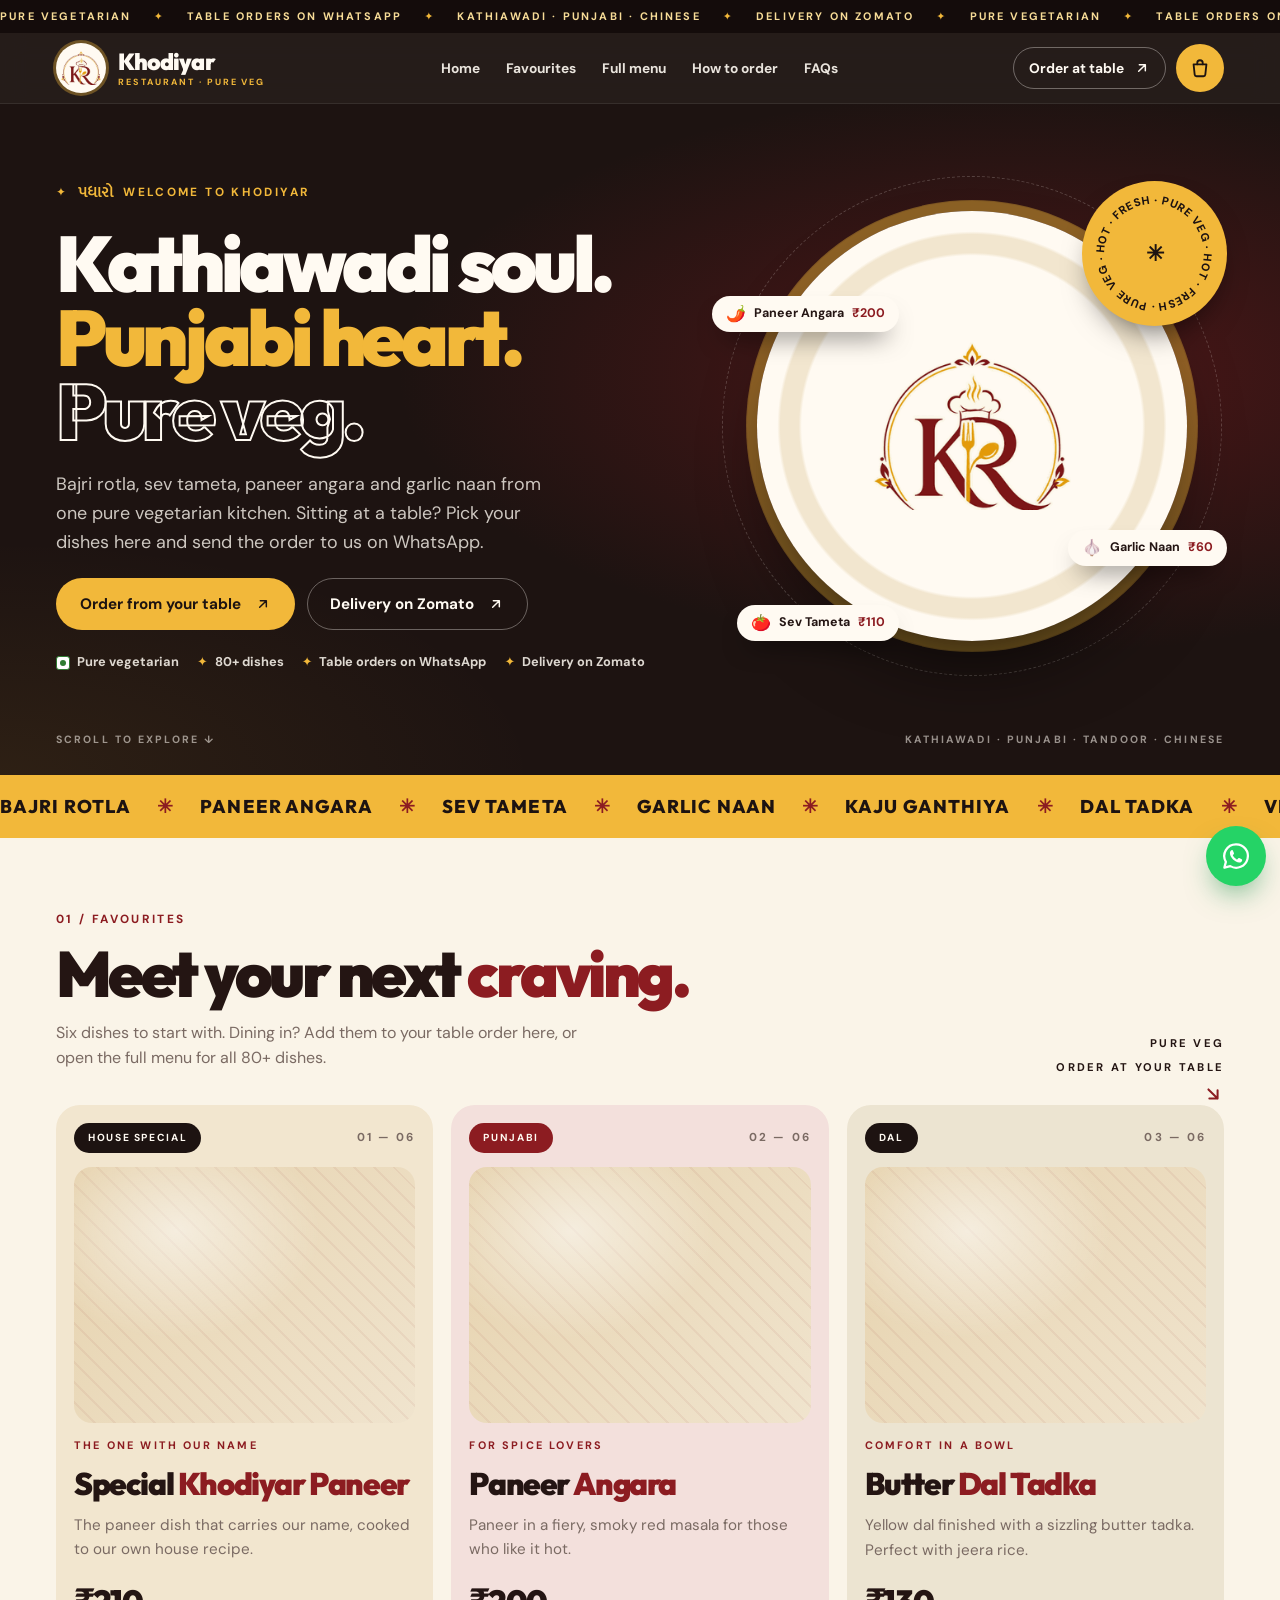
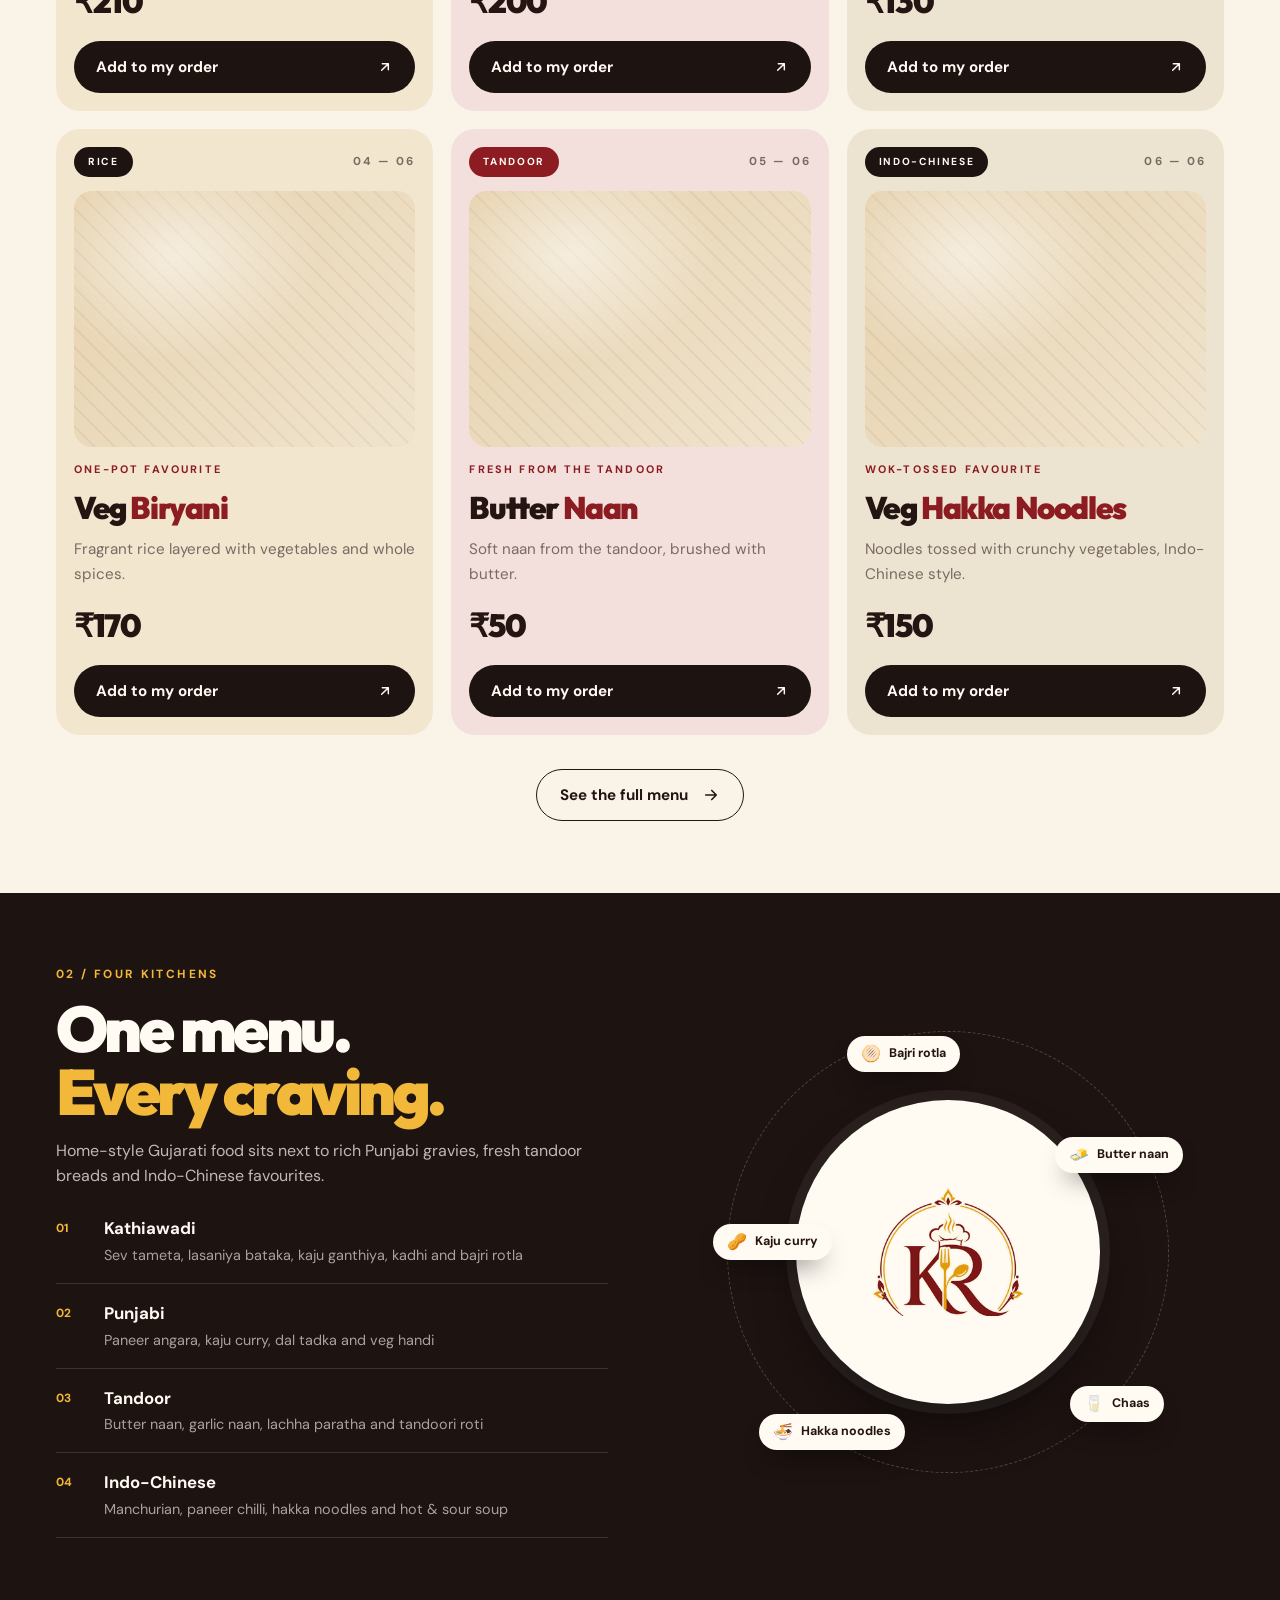
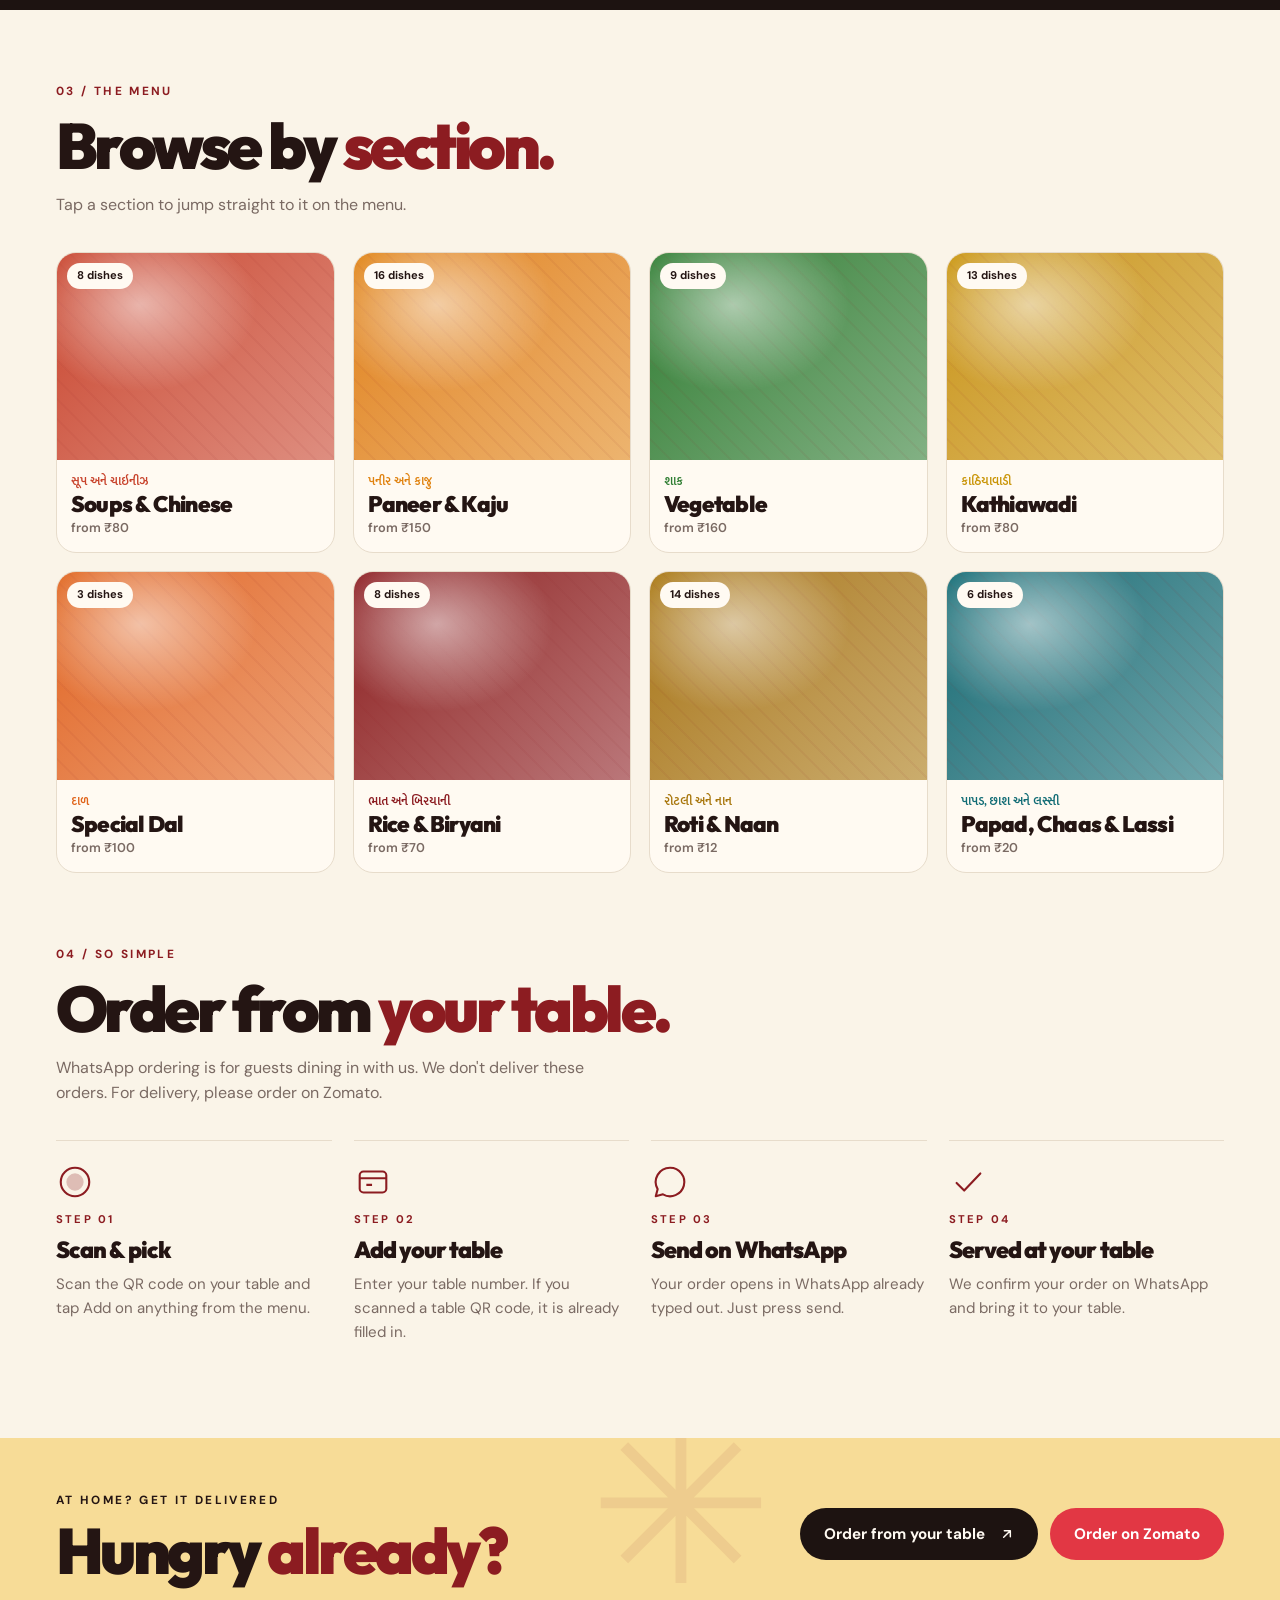
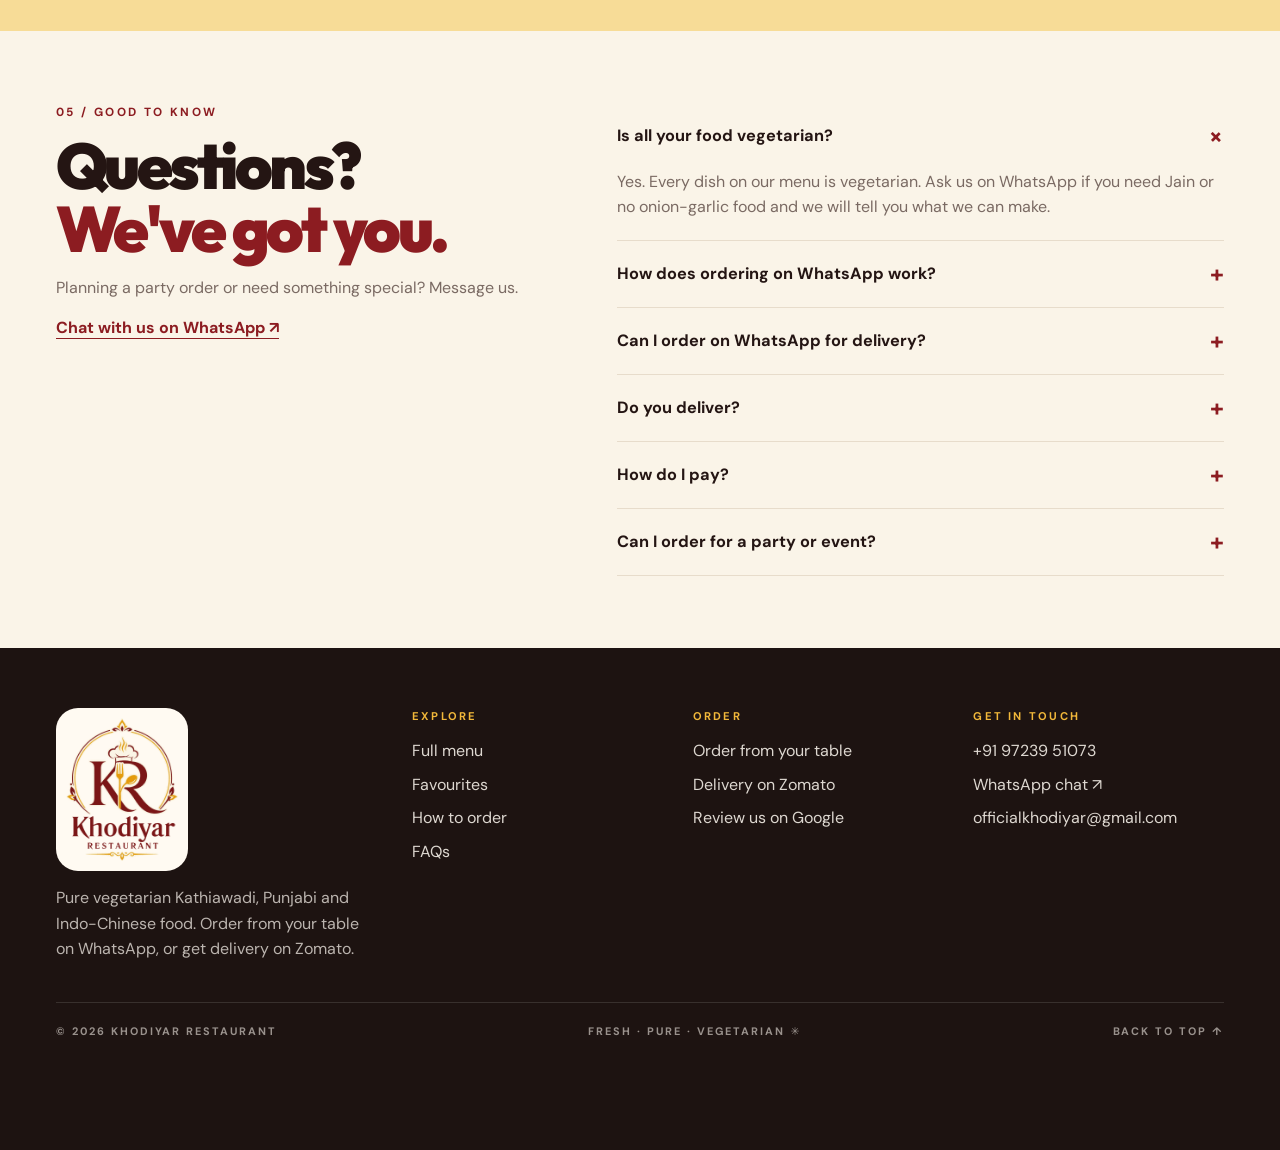
==== commit 868d1dc4: "Dine-in only WhatsApp ordering with table number" ====
--- a/index.html
+++ b/index.html
@@ -5,11 +5,11 @@
 <meta name="viewport" content="width=device-width, initial-scale=1, viewport-fit=cover">
 <title>Khodiyar Restaurant</title>
 <meta name="claude:viewport-fit-sides" content="cover">
-<meta name="description" content="Khodiyar Restaurant: pure vegetarian Kathiawadi, Punjabi, tandoor and Indo-Chinese food. Order on WhatsApp or Zomato, or call +91 97239 51073.">
+<meta name="description" content="Khodiyar Restaurant: pure vegetarian Kathiawadi, Punjabi, tandoor and Indo-Chinese food. Dine in and order from your table on WhatsApp. Delivery on Zomato. Call +91 97239 51073.">
 <meta name="theme-color" content="#1d1311">
 <meta property="og:type" content="restaurant">
 <meta property="og:title" content="Khodiyar Restaurant">
-<meta property="og:description" content="Pure veg Kathiawadi & Punjabi kitchen. Browse the menu and order on WhatsApp.">
+<meta property="og:description" content="Pure veg Kathiawadi & Punjabi kitchen. Order from your table on WhatsApp, or get delivery on Zomato.">
 <meta property="og:image" content="assets/img/og-image.jpg">
 <link rel="icon" type="image/png" href="assets/img/favicon.png">
 <link rel="apple-touch-icon" href="assets/img/apple-touch-icon.png">
@@ -24,8 +24,8 @@
 
 <div class="strip" aria-hidden="true">
   <div class="strip-track">
-    <span>Pure vegetarian</span><span>Order on WhatsApp</span><span>Kathiawadi · Punjabi · Chinese</span><span>Delivery on Zomato</span>
-    <span>Pure vegetarian</span><span>Order on WhatsApp</span><span>Kathiawadi · Punjabi · Chinese</span><span>Delivery on Zomato</span>
+    <span>Pure vegetarian</span><span>Table orders on WhatsApp</span><span>Kathiawadi · Punjabi · Chinese</span><span>Delivery on Zomato</span>
+    <span>Pure vegetarian</span><span>Table orders on WhatsApp</span><span>Kathiawadi · Punjabi · Chinese</span><span>Delivery on Zomato</span>
   </div>
 </div>
 
@@ -43,7 +43,7 @@
       <a href="#faq">FAQs</a>
     </nav>
     <div class="bar-actions">
-      <a class="btn btn-ghost btn-sm hide-sm" href="menu.html">Order now
+      <a class="btn btn-ghost btn-sm hide-sm" href="menu.html">Order at table
         <svg class="arr" viewBox="0 0 24 24" aria-hidden="true"><path d="M7 17L17 7M8 7h9v9" fill="none" stroke="currentColor" stroke-width="2.2" stroke-linecap="round" stroke-linejoin="round"/></svg></a>
       <button class="cart-btn" type="button" data-open-cart aria-label="Open your order">
         <svg viewBox="0 0 24 24" fill="none" stroke="currentColor" stroke-width="2" stroke-linejoin="round" aria-hidden="true"><path d="M5 8h14l-1.2 11.2a2 2 0 0 1-2 1.8H8.2a2 2 0 0 1-2-1.8L5 8z"/><path d="M9 8V6.5a3 3 0 0 1 6 0V8" stroke-linecap="round"/></svg>
@@ -70,17 +70,18 @@
       <div class="hero-copy">
         <span class="kicker" style="color:var(--gold)">✦ <span class="gu" style="font-size:1rem">પધારો</span> Welcome to Khodiyar</span>
         <h1><span>Kathiawadi soul.</span><span class="hl">Punjabi heart.</span><span class="outline">Pure veg.</span></h1>
-        <p class="hero-lede">Bajri rotla, sev tameta, paneer angara and garlic naan from one pure vegetarian kitchen. Pick your dishes here and send the order to us on WhatsApp.</p>
+        <p class="hero-lede">Bajri rotla, sev tameta, paneer angara and garlic naan from one pure vegetarian kitchen. Sitting at a table? Pick your dishes here and send the order to us on WhatsApp.</p>
         <div class="hero-ctas">
-          <a class="btn" href="menu.html">Order on WhatsApp
+          <a class="btn" href="menu.html">Order from your table
             <svg class="arr" viewBox="0 0 24 24" aria-hidden="true"><path d="M7 17L17 7M8 7h9v9" fill="none" stroke="currentColor" stroke-width="2.2" stroke-linecap="round" stroke-linejoin="round"/></svg></a>
-          <a class="btn btn-ghost" href="#dishes-section">See our favourites
-            <svg class="arr-r" viewBox="0 0 24 24" aria-hidden="true"><path d="M5 12h14M13 6l6 6-6 6" fill="none" stroke="currentColor" stroke-width="2.2" stroke-linecap="round" stroke-linejoin="round"/></svg></a>
+          <a class="btn btn-ghost" data-link="zomato" href="https://www.zomato.com/">Delivery on Zomato
+            <svg class="arr" viewBox="0 0 24 24" aria-hidden="true"><path d="M7 17L17 7M8 7h9v9" fill="none" stroke="currentColor" stroke-width="2.2" stroke-linecap="round" stroke-linejoin="round"/></svg></a>
         </div>
         <ul class="badges">
           <li class="v"><span class="veg"></span>Pure vegetarian</li>
           <li><span><span data-dish-count>75+</span> dishes</span></li>
-          <li>Dine-in, takeaway &amp; delivery</li>
+          <li>Table orders on WhatsApp</li>
+          <li>Delivery on Zomato</li>
         </ul>
       </div>
 
@@ -119,9 +120,9 @@
         <div class="head">
           <span class="kicker">01 / Favourites</span>
           <h2>Meet your next <span class="hl">craving.</span></h2>
-          <p>Six dishes to start with. Add them here, or open the full menu for all <span data-dish-count>75+</span> dishes.</p>
-        </div>
-        <div class="side-note" aria-hidden="true"><span>Pure veg</span><span>Order on WhatsApp</span>
+          <p>Six dishes to start with. Dining in? Add them to your table order here, or open the full menu for all <span data-dish-count>75+</span> dishes.</p>
+        </div>
+        <div class="side-note" aria-hidden="true"><span>Pure veg</span><span>Order at your table</span>
           <svg viewBox="0 0 24 24"><path d="M7 7l10 10M17 8v9H8" fill="none" stroke="currentColor" stroke-width="2.2" stroke-linecap="round" stroke-linejoin="round"/></svg></div>
       </div>
       <div class="dishes" id="dishes"></div>
@@ -181,16 +182,17 @@
     <div class="wrap">
       <div class="head">
         <span class="kicker">04 / So simple</span>
-        <h2>Good food, <span class="hl">easy order.</span></h2>
+        <h2>Order from <span class="hl">your table.</span></h2>
+        <p>WhatsApp ordering is for guests dining in with us. We don't deliver these orders. For delivery, please order on Zomato.</p>
       </div>
       <div class="steps">
         <div class="step reveal">
           <svg viewBox="0 0 40 40" fill="none" stroke="currentColor" stroke-width="2.2" aria-hidden="true"><circle cx="20" cy="20" r="15"/><circle cx="20" cy="20" r="8" fill="currentColor" opacity=".25"/></svg>
-          <span class="k">STEP 01</span><h3>Pick your dishes</h3><p>Tap Add on anything from the menu. Change quantities any time.</p>
+          <span class="k">STEP 01</span><h3>Scan &amp; pick</h3><p>Scan the QR code on your table and tap Add on anything from the menu.</p>
         </div>
         <div class="step reveal">
           <svg viewBox="0 0 40 40" fill="none" stroke="currentColor" stroke-width="2.2" stroke-linejoin="round" aria-hidden="true"><rect x="6" y="9" width="28" height="22" rx="4"/><path d="M6 16h28M13 23h6"/></svg>
-          <span class="k">STEP 02</span><h3>Tell us how</h3><p>Choose dine-in with your table number, takeaway, or delivery to your address.</p>
+          <span class="k">STEP 02</span><h3>Add your table</h3><p>Enter your table number. If you scanned a table QR code, it is already filled in.</p>
         </div>
         <div class="step reveal">
           <svg viewBox="0 0 40 40" fill="none" stroke="currentColor" stroke-width="2.2" stroke-linejoin="round" aria-hidden="true"><path d="M20 5A15 15 0 0 0 7 27.5L5 35l7.6-2A15 15 0 1 0 20 5z"/></svg>
@@ -198,7 +200,7 @@
         </div>
         <div class="step reveal">
           <svg viewBox="0 0 40 40" fill="none" stroke="currentColor" stroke-width="2.2" stroke-linecap="round" stroke-linejoin="round" aria-hidden="true"><path d="M8 21l8 8L33 11"/></svg>
-          <span class="k">STEP 04</span><h3>We confirm it</h3><p>We reply with your final total and timing, then start cooking.</p>
+          <span class="k">STEP 04</span><h3>Served at your table</h3><p>We confirm your order on WhatsApp and bring it to your table.</p>
         </div>
       </div>
     </div>
@@ -208,11 +210,11 @@
   <section class="cta-band">
     <div class="wrap cta-inner">
       <div>
-        <span class="kicker">Your next meal starts here</span>
+        <span class="kicker">At home? Get it delivered</span>
         <h2>Hungry <span class="hl">already?</span></h2>
       </div>
       <div class="cta-actions">
-        <a class="btn btn-dark" href="menu.html">Start your order
+        <a class="btn btn-dark" href="menu.html">Order from your table
           <svg class="arr" viewBox="0 0 24 24" aria-hidden="true"><path d="M7 17L17 7M8 7h9v9" fill="none" stroke="currentColor" stroke-width="2.2" stroke-linecap="round" stroke-linejoin="round"/></svg></a>
         <a class="btn btn-zomato" data-link="zomato" href="https://www.zomato.com/">Order on Zomato</a>
       </div>
@@ -230,10 +232,10 @@
       </div>
       <div class="faq">
         <details open><summary>Is all your food vegetarian?</summary><p>Yes. Every dish on our menu is vegetarian. Ask us on WhatsApp if you need Jain or no onion-garlic food and we will tell you what we can make.</p></details>
-        <details><summary>How does ordering on WhatsApp work?</summary><p>Add dishes from the menu, choose dine-in, takeaway or delivery, and tap Send order on WhatsApp. WhatsApp opens with your order typed out. Press send, and we reply to confirm.</p></details>
-        <details><summary>I'm at a table. Can I order from my phone?</summary><p>Yes. Scan the QR code on your table, add your dishes, choose Dine-in and enter your table number. Your order reaches us on WhatsApp.</p></details>
-        <details><summary>Do you deliver?</summary><p>You can order delivery on Zomato. For WhatsApp orders, choose Delivery and add your address, and we will confirm whether we can deliver to you and any delivery charge.</p></details>
-        <details><summary>How do I pay?</summary><p>There is no online payment on this website. We confirm your final total on WhatsApp and let you know how to pay.</p></details>
+        <details><summary>How does ordering on WhatsApp work?</summary><p>Sit at your table and scan the QR code, add your dishes, check your table number and tap Send order on WhatsApp. WhatsApp opens with your order typed out. Press send and we bring the food to your table.</p></details>
+        <details><summary>Can I order on WhatsApp for delivery?</summary><p>No. WhatsApp ordering on this website is only for guests dining in at the restaurant. We don't deliver these orders.</p></details>
+        <details><summary>Do you deliver?</summary><p>Yes, through Zomato only. Search for Khodiyar Restaurant on Zomato or use the Order on Zomato button on this site.</p></details>
+        <details><summary>How do I pay?</summary><p>There is no online payment on this website. You pay at the restaurant as usual.</p></details>
         <details><summary>Can I order for a party or event?</summary><p>Message us on WhatsApp or call <a data-link="call" data-text="phone" href="tel:+919723951073">+91 97239 51073</a> with the date, the dishes and the number of people, and we will get back to you.</p></details>
       </div>
     </div>
@@ -245,7 +247,7 @@
     <div class="footer-grid">
       <div class="footer-brand">
         <img class="logo" src="assets/img/logo.png" width="520" height="664" alt="Khodiyar Restaurant">
-        <p>Pure vegetarian Kathiawadi, Punjabi and Indo-Chinese food. Dine in, take away, or order on WhatsApp.</p>
+        <p>Pure vegetarian Kathiawadi, Punjabi and Indo-Chinese food. Order from your table on WhatsApp, or get delivery on Zomato.</p>
       </div>
       <div>
         <h4>EXPLORE</h4>
@@ -259,8 +261,8 @@
       <div>
         <h4>ORDER</h4>
         <ul>
-          <li><a href="menu.html">Order on WhatsApp</a></li>
-          <li><a data-link="zomato" href="https://www.zomato.com/">Order on Zomato</a></li>
+          <li><a href="menu.html">Order from your table</a></li>
+          <li><a data-link="zomato" href="https://www.zomato.com/">Delivery on Zomato</a></li>
           <li><a data-link="review" href="https://g.page/r/CQC4Lfe8KjY_EBM/review">Review us on Google</a></li>
         </ul>
       </div>
--- a/assets/css/style.css
+++ b/assets/css/style.css
@@ -558,6 +558,24 @@
 .cart-empty strong { font-family: var(--display); font-weight: 900; font-size: 1.6rem; letter-spacing: -.04em; color: var(--ink); }
 
 .order-form { display: grid; gap: 14px; padding: 18px 20px 8px; }
+.notice {
+  display: grid; gap: 4px;
+  padding: 14px 16px;
+  border-radius: 16px;
+  background: var(--gold-soft);
+  border: 1.5px solid var(--gold);
+  font-size: .88rem; line-height: 1.45;
+}
+.notice strong { font-family: var(--display); font-weight: 900; font-size: 1.1rem; letter-spacing: -.03em; }
+.notice a { font-weight: 700; color: var(--maroon); text-underline-offset: 3px; justify-self: start; margin-top: 2px; }
+.dinein-note {
+  display: flex; flex-wrap: wrap; align-items: center; gap: 6px 12px;
+  padding: 12px 16px; border-radius: 16px;
+  background: rgba(255, 250, 242, .08); border: 1px solid rgba(242, 184, 58, .45);
+  font-size: .88rem; color: rgba(255, 250, 242, .9); max-width: 560px;
+}
+.dinein-note b { color: var(--gold); }
+.dinein-note a { color: var(--gold); font-weight: 700; }
 .form-title { font-size: .7rem; font-weight: 700; letter-spacing: .2em; text-transform: uppercase; color: var(--maroon); }
 .seg { display: grid; grid-template-columns: repeat(var(--n, 3), 1fr); gap: 4px; padding: 4px; border-radius: 999px; background: var(--sand); }
 .seg label { position: relative; }
@@ -565,7 +583,7 @@
 .seg span { display: block; text-align: center; padding: 10px 6px; border-radius: 999px; font-weight: 700; font-size: .86rem; cursor: pointer; transition: background-color .2s ease, color .2s ease; }
 .seg input:checked + span { background: var(--espresso); color: var(--ivory); }
 .seg input:focus-visible + span { outline: 3px solid var(--gold); }
-.field { display: grid; gap: 6px; }
+.field { display: grid; gap: 6px; align-content: start; }
 .field label { font-weight: 700; font-size: .85rem; }
 .field label small { font-weight: 500; color: var(--muted); }
 .field input, .field textarea {
@@ -630,6 +648,7 @@
   white-space: nowrap; max-width: calc(100% - 32px); overflow: hidden; text-overflow: ellipsis;
 }
 .toast.show { opacity: 1; transform: translate(-50%, 0); }
+body.lock .toast { bottom: auto; top: calc(14px + env(safe-area-inset-top, 0px)); }
 .toast b { color: var(--gold); }
 
 /* floating contact */
